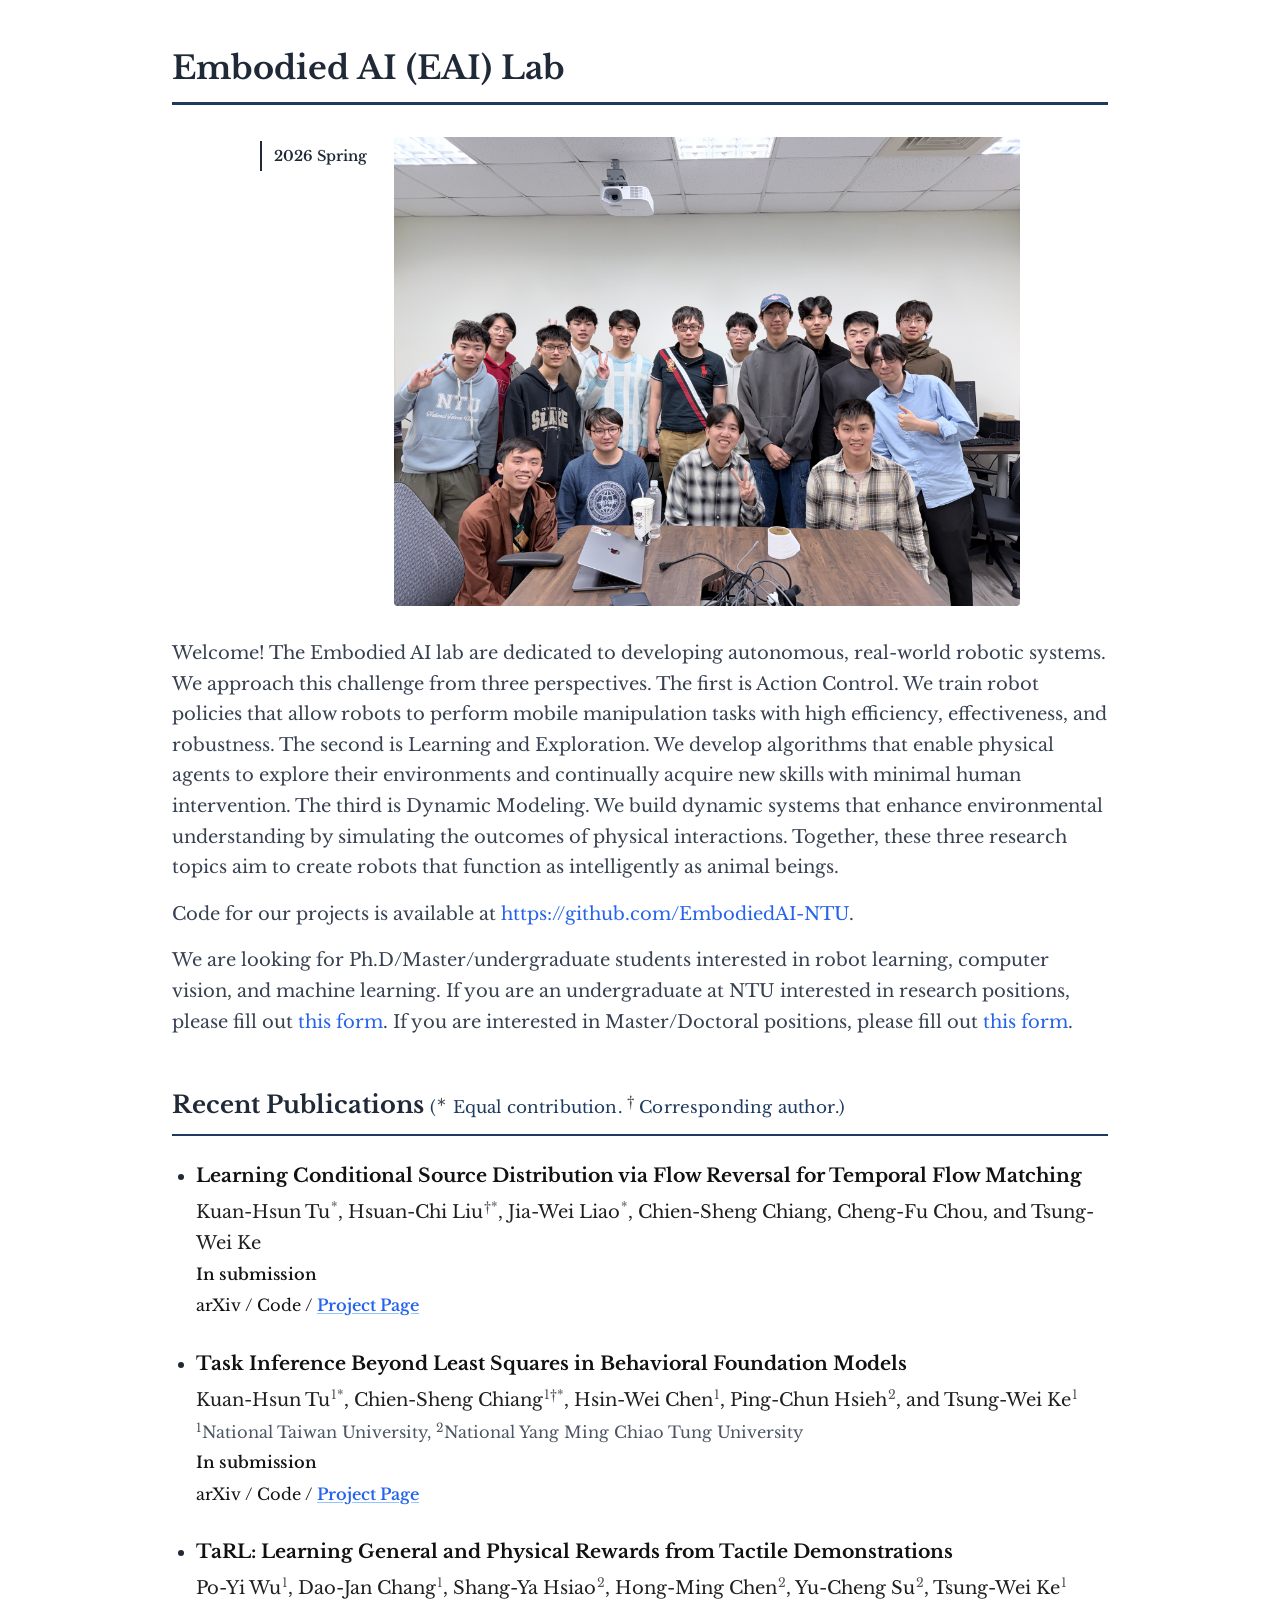
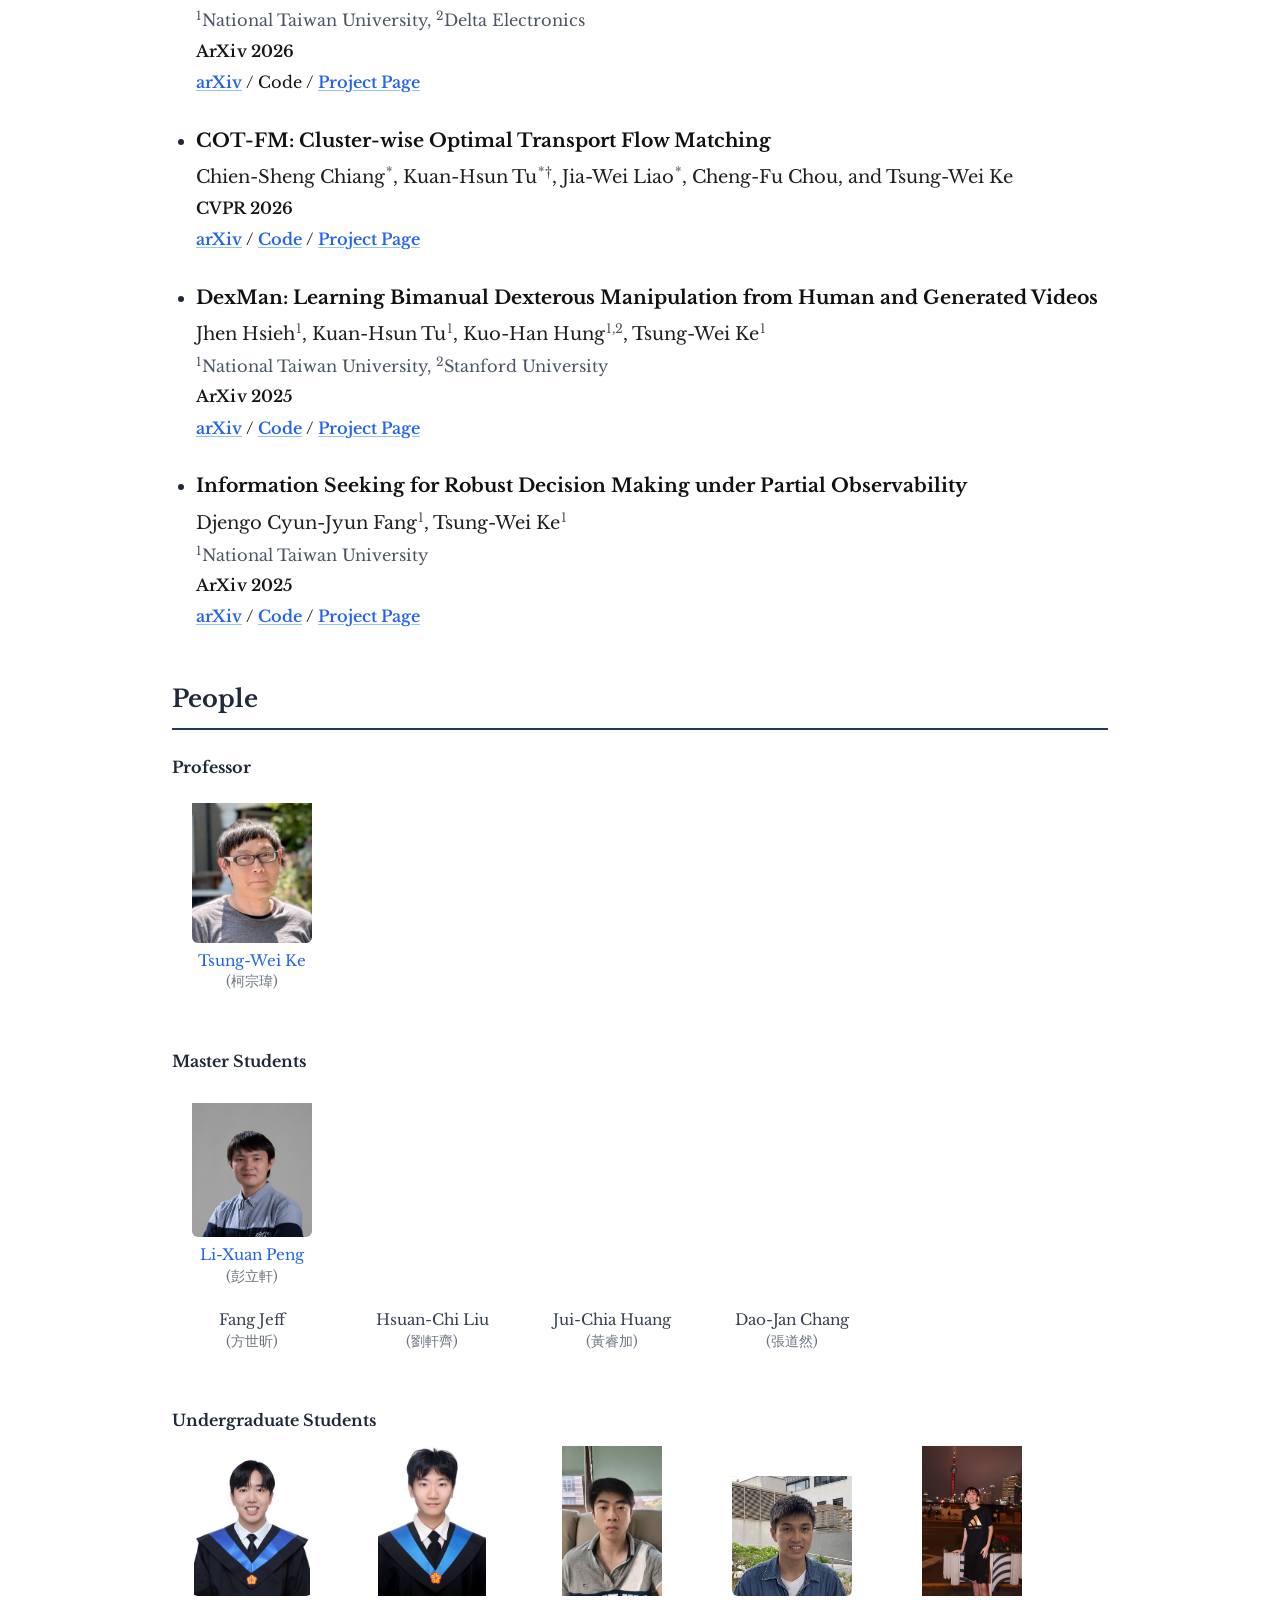
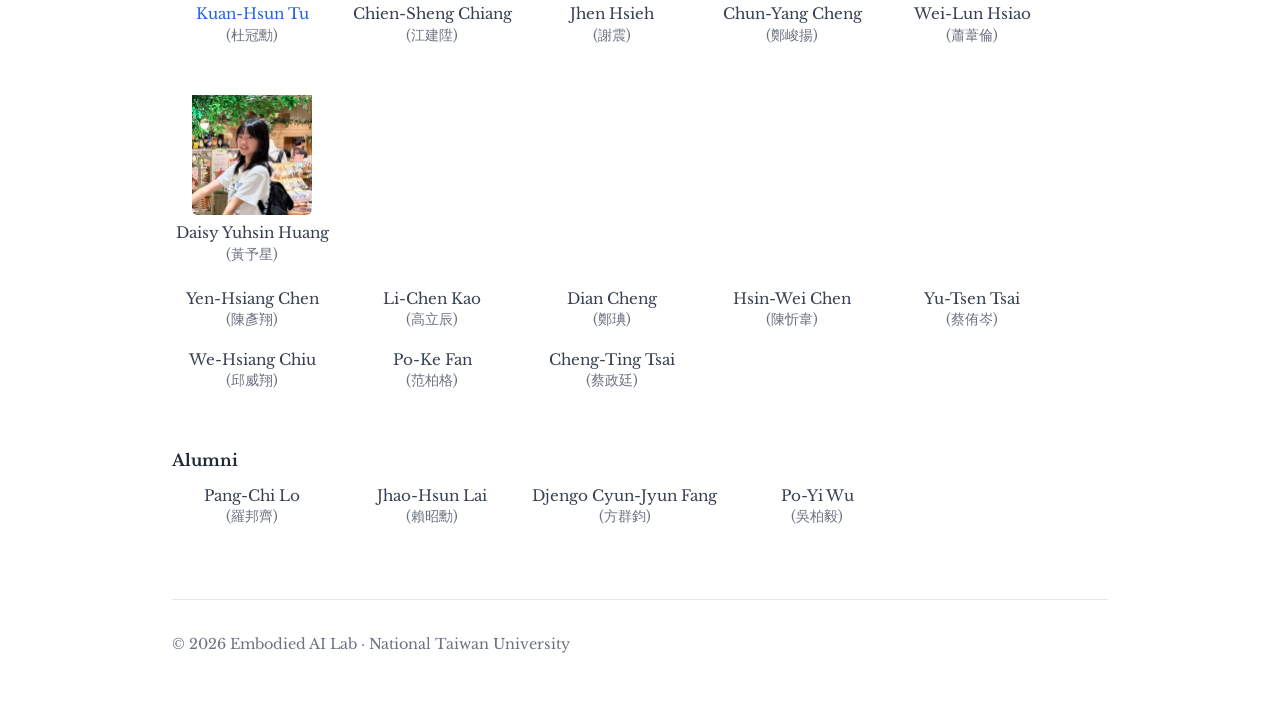
==== index.html @ d9a8bb00 "Unify Chien-Sheng Chiang spelling, fix Dao-Jan Chang Co-Authored-By: Claude Fable 5.1 <noreply@anthr" ====
<!DOCTYPE html>
<html lang="en">
<head>
  <meta charset="UTF-8">
  <meta name="viewport" content="width=device-width, initial-scale=1.0">
  <title>Embodied AI (EAI) Lab</title>
  <base target="_blank">
  <link href="https://fonts.googleapis.com/css2?family=Libre+Baskerville:wght@400;700&family=Source+Sans+3:wght@400;500;600&display=swap" rel="stylesheet">
  <style>
    :root {
      --pub-link-color: #2563eb;
      --pub-link-underline: #93c5fd;
      --pub-sup-color: #52525b;
    }

    * {
      margin: 0;
      padding: 0;
      box-sizing: border-box;
    }
    
    body {
      font-family: 'Libre Baskerville', Georgia, serif;
      color: #1f2937;
      line-height: 1.7;
      background: #fff;
      font-size: 18px;
    }
    
    h1, h2 {
      font-family: 'Libre Baskerville', Georgia, serif;
      font-weight: 700;
    }
    
    a {
      text-decoration: none;
      color: #2563eb;
    }
    
    a:hover {
      text-decoration: underline;
    }
    
    .container {
      max-width: 1000px;
      margin: 0 auto;
      padding: 3rem 2rem;
    }
    
    @media (max-width: 768px) {
      .container {
        padding: 2rem 1.25rem;
      }
      body {
        font-size: 16px;
      }
    }
    
    /* Header */
    .header {
      margin-bottom: 2rem;
    }
    
    .header h1 {
      font-size: 2rem;
      color: #1f2937;
      margin-bottom: 0.75rem;
      line-height: 1.3;
    }
    
    @media (max-width: 768px) {
      .header h1 {
        font-size: 1.5rem;
      }
    }
    
    .header-line {
      height: 3px;
      background: #1e3a5f;
    }
    
    /* Description */
    .description {
      margin-bottom: 3rem;
      color: #374151;
    }
    
    .description p {
      margin-bottom: 1rem;
    }
    
    /* Section */
    section {
      margin-bottom: 3rem;
    }
    
    section h2 {
      font-size: 1.5rem;
      color: #1f2937;
      margin-bottom: 0.5rem;
    }

    @media (max-width: 768px) {
      section h2 {
        font-size: 1.25rem;
      }
    }
    
    .section-line {
      height: 2px;
      background: #1e3a5f;
      margin-bottom: 1.5rem;
    }

    .section-note {
      font-size: 0.7em;
      font-weight: 400;
      color: #1e3a5f;
      letter-spacing: 0.01em;
    }

    .section-note sup {
      font-size: 0.8em;
      vertical-align: super;
      line-height: 0;
      color: var(--pub-sup-color);
    }
    
    /* Publications */
    .publications ul {
      list-style: disc;
      padding-left: 1.5rem;
    }
    
    .publications li {
      margin-bottom: 1.75rem;
    }
    
    .pub-title {
      color: #111111;
      font-weight: 700;
      font-size: 1.05em;
      display: block;
      margin-bottom: 0.25rem;
    }
    
    .pub-authors {
      color: #1f1f1f;
      margin-bottom: 0.15rem;
    }

    .pub-authors strong {
      color: inherit;
      font-weight: inherit;
    }
    
    .pub-authors sup {
      font-size: 0.7em;
      margin-left: 1px;
      color: var(--pub-sup-color);
    }
    
    .pub-affiliations {
      font-size: 0.9em;
      color: #4b5563;
      margin-bottom: 0.15rem;
    }
    
    .pub-affiliations sup {
      font-size: 0.75em;
      margin-right: 1px;
      color: var(--pub-sup-color);
    }
    
    .pub-venue {
      font-size: 0.9em;
      color: #161616;
      font-weight: 600;
      letter-spacing: 0.01em;
      margin-bottom: 0.25rem;
    }
    
    .pub-links {
      font-size: 0.9em;
      color: #111111;
    }
    
    .pub-links a {
      color: var(--pub-link-color);
      font-weight: 600;
      text-decoration: underline;
      text-decoration-color: var(--pub-link-underline);
      text-underline-offset: 0.14em;
    }

    .pub-links a:hover {
      color: #000000;
      text-decoration-color: var(--pub-link-color);
    }
    
    .people-section {
      display: grid;
      gap: 2rem;
    }

    .people-group h3 {
      font-size: 1rem;
      font-weight: 700;
      color: #1f2937;
      margin-bottom: 0.75rem;
    }

    .people-list {
      list-style: none;
      padding: 0;
      display: grid;
      gap: 0.5rem;
    }

    .people-list li {
      color: #374151;
      font-size: 1rem;
    }

    .people-list a {
      color: #2563eb;
    }

    .people-list a:hover {
      color: #1d4ed8;
    }

    .people-cards {
      list-style: none;
      padding: 0;
      display: flex;
      flex-wrap: wrap;
      gap: 1.25rem 1.25rem;
      margin-bottom: 1.5rem;
    }

    .people-cards li {
      width: 160px;
      text-align: center;
      color: #374151;
      font-size: 0.95rem;
      line-height: 1.35;
      white-space: nowrap;
    }

    .people-cards.text-only {
      gap: 1.25rem 1.25rem;
    }

    .people-cards.text-only li {
      width: auto;
      min-width: 160px;
    }

    .people-cards .name-zh {
      color: #6b7280;
      font-size: 0.9rem;
    }

    .people-cards img {
      width: 120px;
      height: 150px;
      object-fit: contain;
      object-position: center bottom;
      border-radius: 6px;
      display: block;
      margin: 0 auto 0.5rem;
    }

    .people-cards a {
      color: #2563eb;
    }

    .people-cards a:hover {
      color: #1d4ed8;
    }
    
    .group-photos {
      display: flex;
      align-items: flex-start;
      gap: 1.5rem;
      max-width: 760px;
      margin: 0 auto 2rem;
    }

    .group-photo-tabs {
      flex: 0 0 110px;
      display: flex;
      flex-direction: column;
      gap: 0.4rem;
      padding-top: 0.25rem;
      font-size: 0.9rem;
    }

    .group-photo-tabs a {
      color: #6b7280;
      text-decoration: none;
      padding: 0.2rem 0 0.2rem 0.75rem;
      border-left: 2px solid #e5e7eb;
    }

    .group-photo-tabs a:hover {
      color: #1f2937;
    }

    .group-photo-tabs a.active {
      color: #1f2937;
      font-weight: 600;
      border-left-color: #1f2937;
    }

    .group-photos figure {
      flex: 1 1 auto;
      min-width: 0;
      margin: 0;
      display: none;
    }

    .group-photos figure.active {
      display: block;
    }

    .group-photos img {
      width: 100%;
      display: block;
      border-radius: 4px;
    }

    @media (max-width: 640px) {
      .group-photos {
        flex-direction: column;
      }
      .group-photo-tabs {
        flex: none;
        flex-direction: row;
        flex-wrap: wrap;
        gap: 0.75rem;
      }
      .group-photo-tabs a {
        padding: 0 0 2px;
        border-left: none;
        border-bottom: 2px solid transparent;
      }
      .group-photo-tabs a.active {
        border-bottom-color: #1f2937;
      }
    }

    /* Footer */
    footer {
      padding-top: 2rem;
      border-top: 1px solid #e5e7eb;
      font-size: 0.9rem;
      color: #6b7280;
    }
  </style>
</head>
<body>
  <div class="container">
    <!-- Header -->
    <div class="header">
      <h1>Embodied AI (EAI) Lab</h1>
      <div class="header-line"></div>
    </div>
    
    <div class="group-photos">
      <nav class="group-photo-tabs"></nav>
      <figure class="active" data-label="2026 Spring">
        <img src="assets/group_photo/group_photo_2026_spring.jpg" alt="EAI Lab group photo, 2026 Spring">
      </figure>
    </div>
    <script>
      (function () {
        const figures = Array.from(document.querySelectorAll('.group-photos figure'));
        const nav = document.querySelector('.group-photo-tabs');
        figures.forEach((fig, i) => {
          const a = document.createElement('a');
          a.href = '#';
          a.textContent = fig.dataset.label;
          if (fig.classList.contains('active')) a.classList.add('active');
          a.addEventListener('click', (e) => {
            e.preventDefault();
            figures.forEach((f) => f.classList.remove('active'));
            nav.querySelectorAll('a').forEach((t) => t.classList.remove('active'));
            fig.classList.add('active');
            a.classList.add('active');
          });
          nav.appendChild(a);
        });
      })();
    </script>
    
    <!-- Description -->
    <div class="description">
      <p>
        Welcome! The Embodied AI lab are dedicated to developing autonomous, real-world robotic systems. We approach this challenge from three perspectives.  The first is Action Control.  We train robot policies that allow robots to perform mobile manipulation tasks with high efficiency, effectiveness, and robustness.  The second is Learning and Exploration.  We develop algorithms that enable physical agents to explore their environments and continually acquire new skills with minimal human intervention.  The third is Dynamic Modeling.  We build dynamic systems that enhance environmental understanding by simulating the outcomes of physical interactions.  Together, these three research topics aim to create robots that function as intelligently as animal beings.
      </p>
      <p>
        Code for our projects is available at <a href="https://github.com/EmbodiedAI-NTU">https://github.com/EmbodiedAI-NTU</a>.
      </p>
      <p>
        We are looking for Ph.D/Master/undergraduate students interested in robot learning, computer vision, and machine learning. If you are an undergraduate at NTU interested in research positions, please fill out <a href="https://forms.gle/W7rSPF9cM3C5jaZV8">this form</a>. If you are interested in Master/Doctoral positions, please fill out <a href="https://forms.gle/JxzbmXpEAPqp6jkf8">this form</a>.
      </p>

    </div>
    
    <!-- Recent Publications -->
    <section class="publications">
      <h2>Recent Publications <span class="section-note">(<sup>&lowast;</sup> Equal contribution. <sup>&dagger;</sup> Corresponding author.)</span></h2>
      <div class="section-line"></div>
      <ul>
        <li>
          <span class="pub-title">Learning Conditional Source Distribution via Flow Reversal for Temporal Flow Matching</span>
          <div class="pub-authors">
            <strong>Kuan-Hsun Tu</strong><sup>*</sup>, Hsuan-Chi Liu<sup>&dagger;*</sup>, Jia-Wei Liao<sup>*</sup>, Chien-Sheng Chiang, Cheng-Fu Chou, and Tsung-Wei Ke
          </div>
          <div class="pub-venue">In submission</div>
          <div class="pub-links">arXiv / Code / <a href="https://embodiedai-ntu.github.io/cnpflow/index.html">Project Page</a></div>
        </li>
        <li>
          <span class="pub-title">Task Inference Beyond Least Squares in Behavioral Foundation Models</span>
          <div class="pub-authors">
            <strong>Kuan-Hsun Tu</strong><sup>1*</sup>, Chien-Sheng Chiang<sup>1&dagger;*</sup>, Hsin-Wei Chen<sup>1</sup>, Ping-Chun Hsieh<sup>2</sup>, and Tsung-Wei Ke<sup>1</sup>
          </div>
          <div class="pub-affiliations">
            <sup>1</sup>National Taiwan University, <sup>2</sup>National Yang Ming Chiao Tung University
          </div>
          <div class="pub-venue">In submission</div>
          <div class="pub-links">arXiv / Code / <a href="https://embodiedai-ntu.github.io/BLS/index.html">Project Page</a></div>
        </li>
        <li>
          <span class="pub-title">TaRL: Learning General and Physical Rewards from Tactile Demonstrations</span>
          <div class="pub-authors">
            Po-Yi Wu<sup>1</sup>, Dao-Jan Chang<sup>1</sup>, Shang-Ya Hsiao<sup>2</sup>, Hong-Ming Chen<sup>2</sup>, Yu-Cheng Su<sup>2</sup>, Tsung-Wei Ke<sup>1</sup>
          </div>
          <div class="pub-affiliations">
            <sup>1</sup>National Taiwan University, <sup>2</sup>Delta Electronics
          </div>
          <div class="pub-venue">ArXiv 2026</div>
          <div class="pub-links">
            <a href="https://arxiv.org/abs/2609.36785">arXiv</a> / Code / <a href="https://embodiedai-ntu.github.io/tarl/index.html">Project Page</a>
          </div>
        </li>
        <li>
          <span class="pub-title">COT-FM: Cluster-wise Optimal Transport Flow Matching</span>
          <div class="pub-authors">
            Chien-Sheng Chiang<sup>*</sup>, <strong>Kuan-Hsun Tu</strong><sup>*&dagger;</sup>, Jia-Wei Liao<sup>*</sup>, Cheng-Fu Chou, and Tsung-Wei Ke
          </div>
          <div class="pub-venue">CVPR 2026</div>
          <div class="pub-links">
            <a href="https://arxiv.org/abs/2603.13395v1">arXiv</a> / <a href="https://github.com/EmbodiedAI-NTU/COT-FM">Code</a> / <a href="https://embodiedai-ntu.github.io/cotfm/index.html">Project Page</a>
          </div>
        </li>
        <!-- <li>
          <span class="pub-title">CRONOS: Benchmarking Multi-Task Robotic Manipulation for Reset-Free Reinforcement Learning At Scale</span>
          <div class="pub-authors">
            Po Yi Wu<sup>*</sup>, Djengo Cyun-Jyun Fang<sup>*</sup>, Dian Cheng<sup>*</sup>, Tsung-Wei Ke
          </div>
          <div class="pub-venue">In submission</div>
          <div class="pub-links">arXiv / Code / <a href="https://embodiedai-ntu.github.io/cronos/index.html">Project Page</a></div>
        </li> -->
        <li>
          <span class="pub-title">DexMan: Learning Bimanual Dexterous Manipulation from Human and Generated Videos</span>
          <div class="pub-authors">
            Jhen Hsieh<sup>1</sup>, Kuan-Hsun Tu<sup>1</sup>, Kuo-Han Hung<sup>1,2</sup>, Tsung-Wei Ke<sup>1</sup>
          </div>
          <div class="pub-affiliations">
            <sup>1</sup>National Taiwan University, <sup>2</sup>Stanford University
          </div>
          <div class="pub-venue">ArXiv 2025</div>
          <div class="pub-links">
            <a href="https://arxiv.org/abs/2510.08475">arXiv</a> / <a href="https://github.com/EmbodiedAI-NTU/DexMan">Code</a> / <a href="https://embodiedai-ntu.github.io/dexman/index.html">Project Page</a>
          </div>
        </li>
        <li>
          <span class="pub-title">Information Seeking for Robust Decision Making under Partial Observability</span>
          <div class="pub-authors">
            Djengo Cyun-Jyun Fang<sup>1</sup>, Tsung-Wei Ke<sup>1</sup>
          </div>
          <div class="pub-affiliations">
            <sup>1</sup>National Taiwan University
          </div>
          <div class="pub-venue">ArXiv 2025</div>
          <div class="pub-links">
            <a href="https://arxiv.org/abs/2510.01531">arXiv</a> / <a href="https://github.com/InfoSeekerLLM/InfoSeeker">Code</a> / <a href="https://infoseekerllm.github.io/">Project Page</a>
          </div>
        </li>
      </ul>
    </section>
    
    <section>
      <h2>People</h2>
      <div class="section-line"></div>
      <div class="people-section">
        <div class="people-group">
          <h3>Professor</h3>
          <ul class="people-cards">
            <li><a href="https://twke18.github.io/"><img src="assets/people/tsung_wei_ke.jpg" alt="Tsung-Wei Ke">Tsung-Wei Ke<br><span class="name-zh">(柯宗瑋)</span></a></li>
          </ul>
        </div>
        <div class="people-group">
          <h3>Master Students</h3>
          <ul class="people-cards">
            <li><a href="https://alexpeng517.github.io/"><img src="assets/people/li_xuan_peng.jpg" alt="Li-Xuan Peng">Li-Xuan Peng<br><span class="name-zh">(彭立軒)</span></a></li>
          </ul>
          <ul class="people-cards text-only">
            <li>Fang Jeff<br><span class="name-zh">(方世昕)</span></li>
            <li>Hsuan-Chi Liu<br><span class="name-zh">(劉軒齊)</span></li>
            <li>Jui-Chia Huang<br><span class="name-zh">(黃睿加)</span></li>
            <li>Dao-Jan Chang<br><span class="name-zh">(張道然)</span></li>
          </ul>
        </div>
        <div class="people-group">
          <h3>Undergraduate Students</h3>
          <ul class="people-cards">
            <li><a href="https://syun413.github.io/"><img src="assets/people/kuan_hsun_tu.jpg" alt="Kuan-Hsun Tu">Kuan-Hsun Tu<br><span class="name-zh">(杜冠勳)</span></a></li>
            <li><img src="assets/people/chien_sheng_chiang.jpg" alt="Chien-Sheng Chiang">Chien-Sheng Chiang<br><span class="name-zh">(江建陞)</span></li>
            <li><img src="assets/people/jhen_hsieh.jpg" alt="Jhen Hsieh">Jhen Hsieh<br><span class="name-zh">(謝震)</span></li>
            <li><img src="assets/people/chun_yang_cheng.jpg" alt="Chun-Yang Cheng">Chun-Yang Cheng<br><span class="name-zh">(鄭峻揚)</span></li>
            <li><img src="assets/people/wei_lun_hsiao.jpg" alt="Wei-Lun Hsiao">Wei-Lun Hsiao<br><span class="name-zh">(蕭葦倫)</span></li>
            <li><img src="assets/people/daisy_yuhsin_huang.jpg" alt="Daisy Yuhsin Huang">Daisy Yuhsin Huang<br><span class="name-zh">(黃予星)</span></li>
          </ul>
          <ul class="people-cards text-only">
            <li>Yen-Hsiang Chen<br><span class="name-zh">(陳彥翔)</span></li>
            <li>Li-Chen Kao<br><span class="name-zh">(高立辰)</span></li>
            <li>Dian Cheng<br><span class="name-zh">(鄭琠)</span></li>
            <li>Hsin-Wei Chen<br><span class="name-zh">(陳忻韋)</span></li>
            <li>Yu-Tsen Tsai<br><span class="name-zh">(蔡侑岑)</span></li>
            <li>We-Hsiang Chiu<br><span class="name-zh">(邱威翔)</span></li>
            <li>Po-Ke Fan<br><span class="name-zh">(范柏格)</span></li>
            <li>Cheng-Ting Tsai<br><span class="name-zh">(蔡政廷)</span></li>
          </ul>
        </div>
        <div class="people-group">
          <h3>Alumni</h3>
          <ul class="people-cards text-only">
            <li>Pang-Chi Lo<br><span class="name-zh">(羅邦齊)</span></li>
            <li>Jhao-Hsun Lai<br><span class="name-zh">(賴昭勳)</span></li>
            <li>Djengo Cyun-Jyun Fang<br><span class="name-zh">(方群鈞)</span></li>
            <li>Po-Yi Wu<br><span class="name-zh">(吳柏毅)</span></li>
          </ul>
        </div>
      </div>
    </section>
    
    <!-- Footer -->
    <footer>
      © 2026 Embodied AI Lab · National Taiwan University
    </footer>
  </div>
</body>
</html>
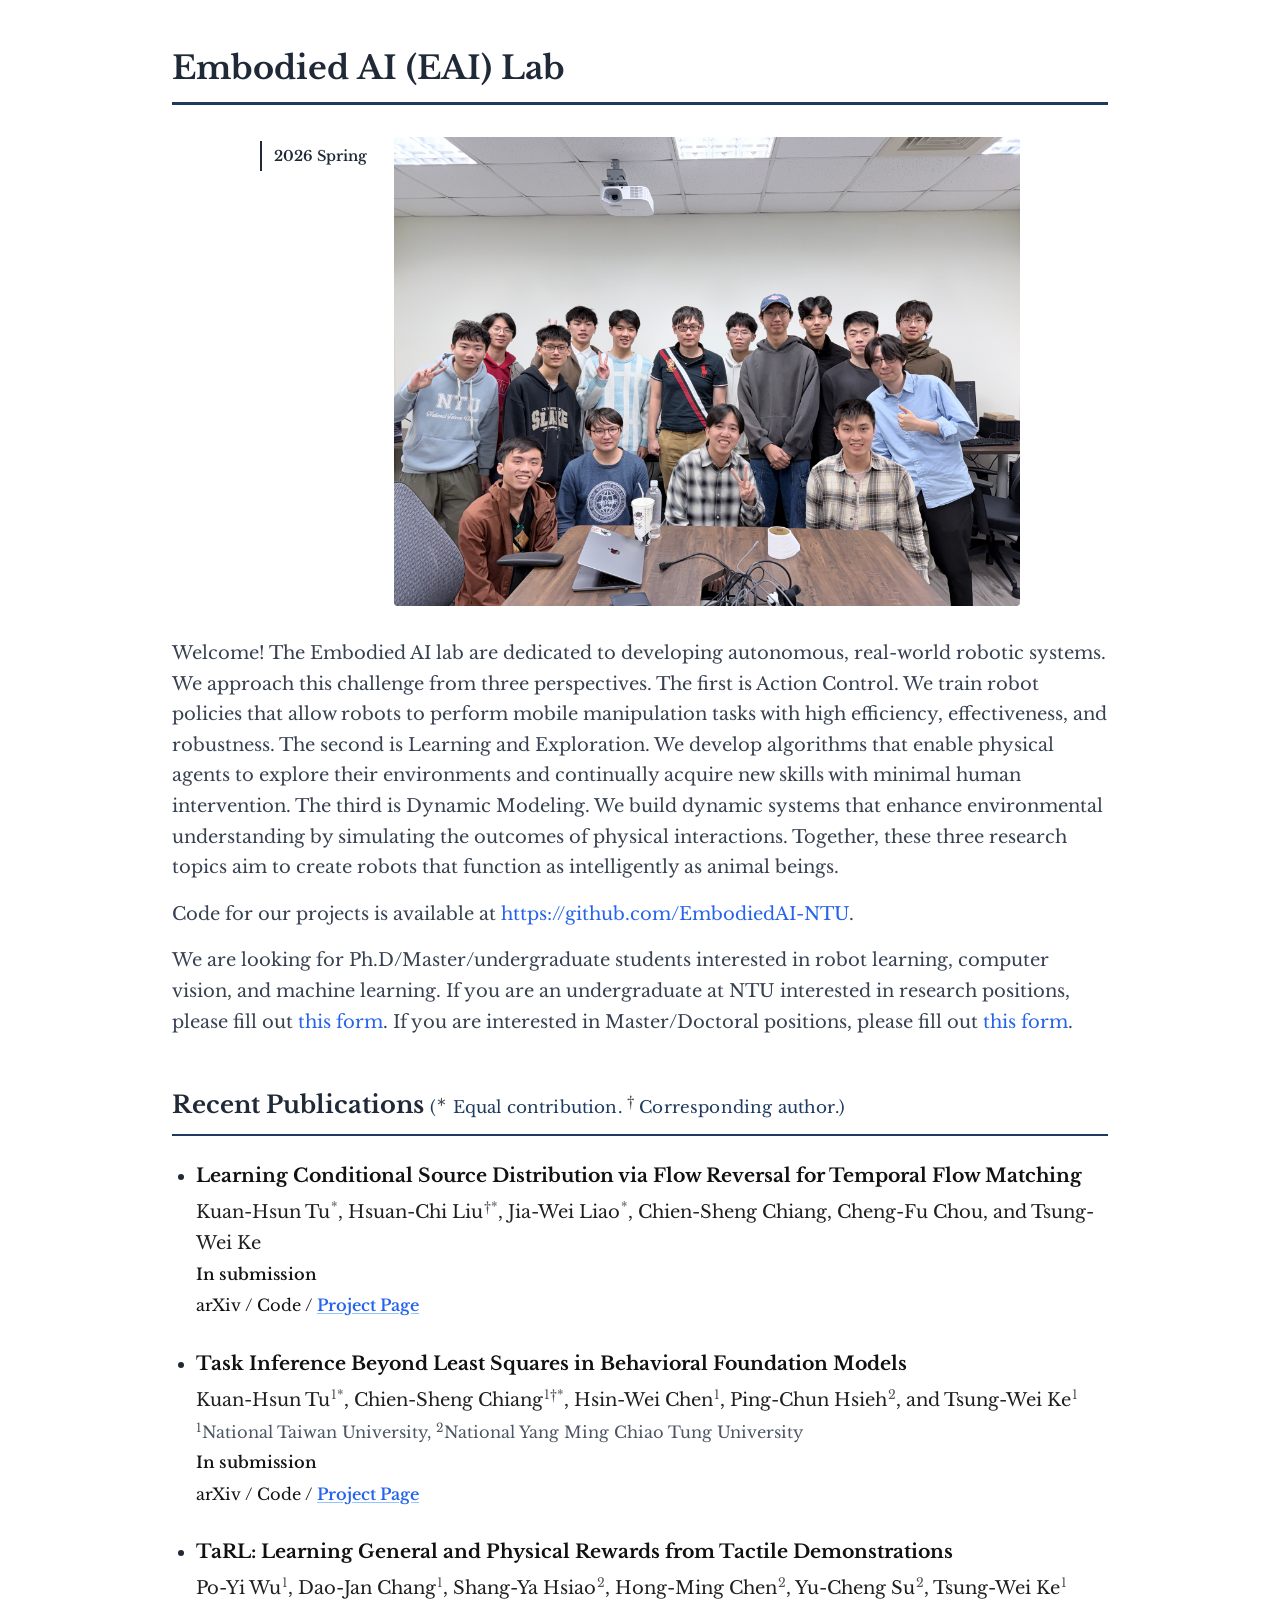
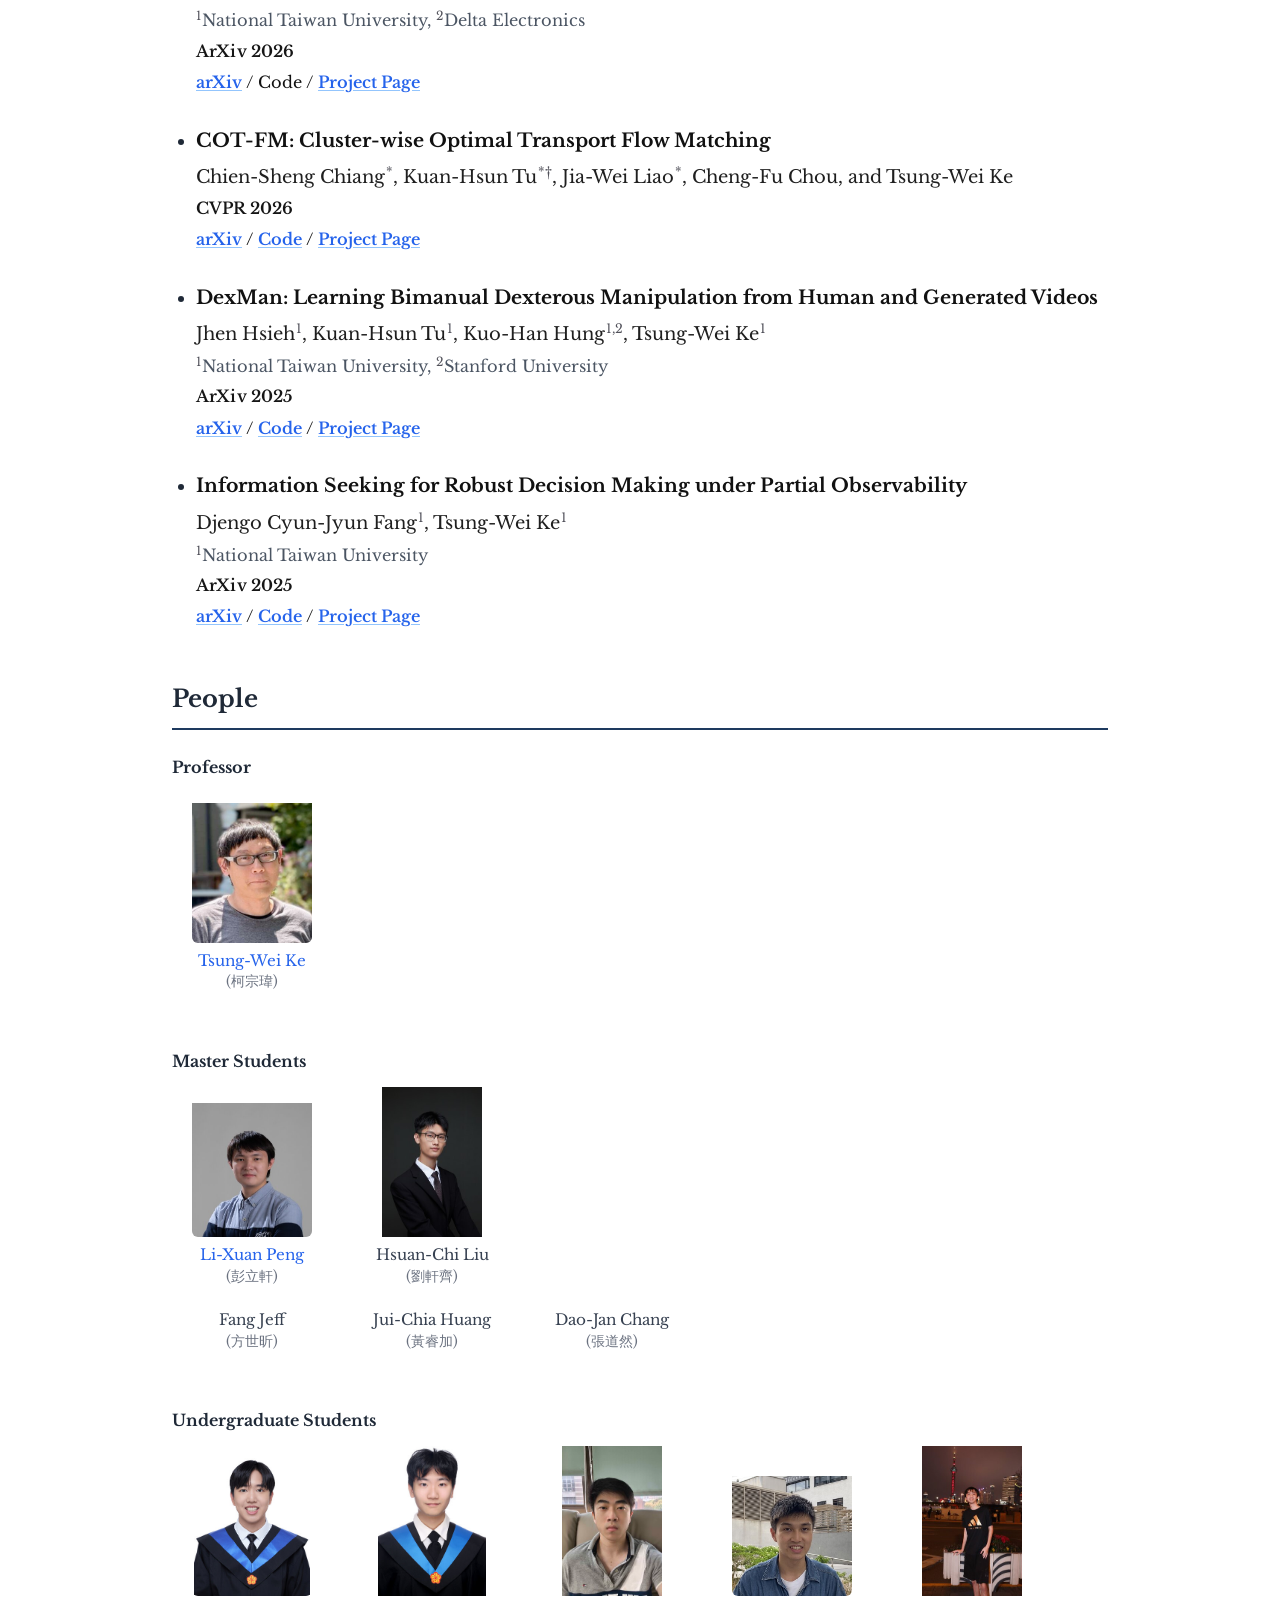
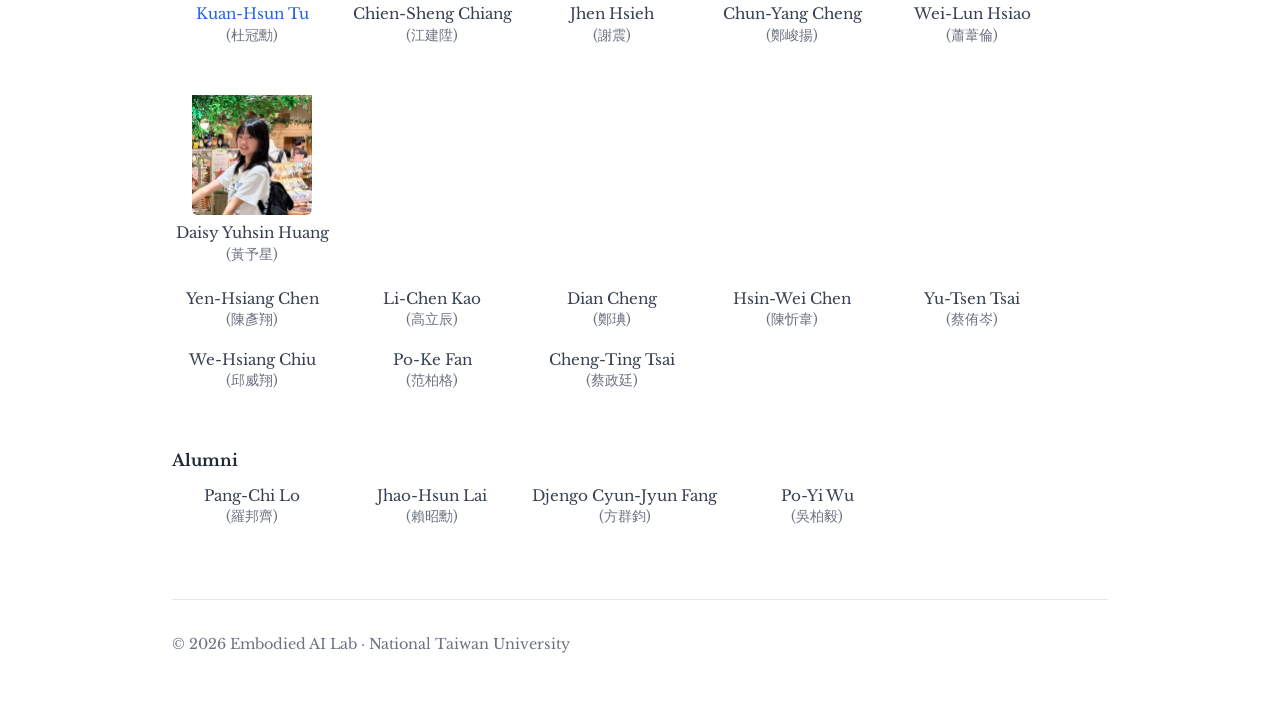
==== commit 08903e0e: "Add photo for Hsuan-Chi Liu Co-Authored-By: Claude Fable 5.1 <noreply@anthropic.com>" ====
--- a/index.html
+++ b/index.html
@@ -507,10 +507,10 @@
           <h3>Master Students</h3>
           <ul class="people-cards">
             <li><a href="https://alexpeng517.github.io/"><img src="assets/people/li_xuan_peng.jpg" alt="Li-Xuan Peng">Li-Xuan Peng<br><span class="name-zh">(彭立軒)</span></a></li>
+            <li><img src="assets/people/hsuan_chi_liu.jpg" alt="Hsuan-Chi Liu">Hsuan-Chi Liu<br><span class="name-zh">(劉軒齊)</span></li>
           </ul>
           <ul class="people-cards text-only">
             <li>Fang Jeff<br><span class="name-zh">(方世昕)</span></li>
-            <li>Hsuan-Chi Liu<br><span class="name-zh">(劉軒齊)</span></li>
             <li>Jui-Chia Huang<br><span class="name-zh">(黃睿加)</span></li>
             <li>Dao-Jan Chang<br><span class="name-zh">(張道然)</span></li>
           </ul>
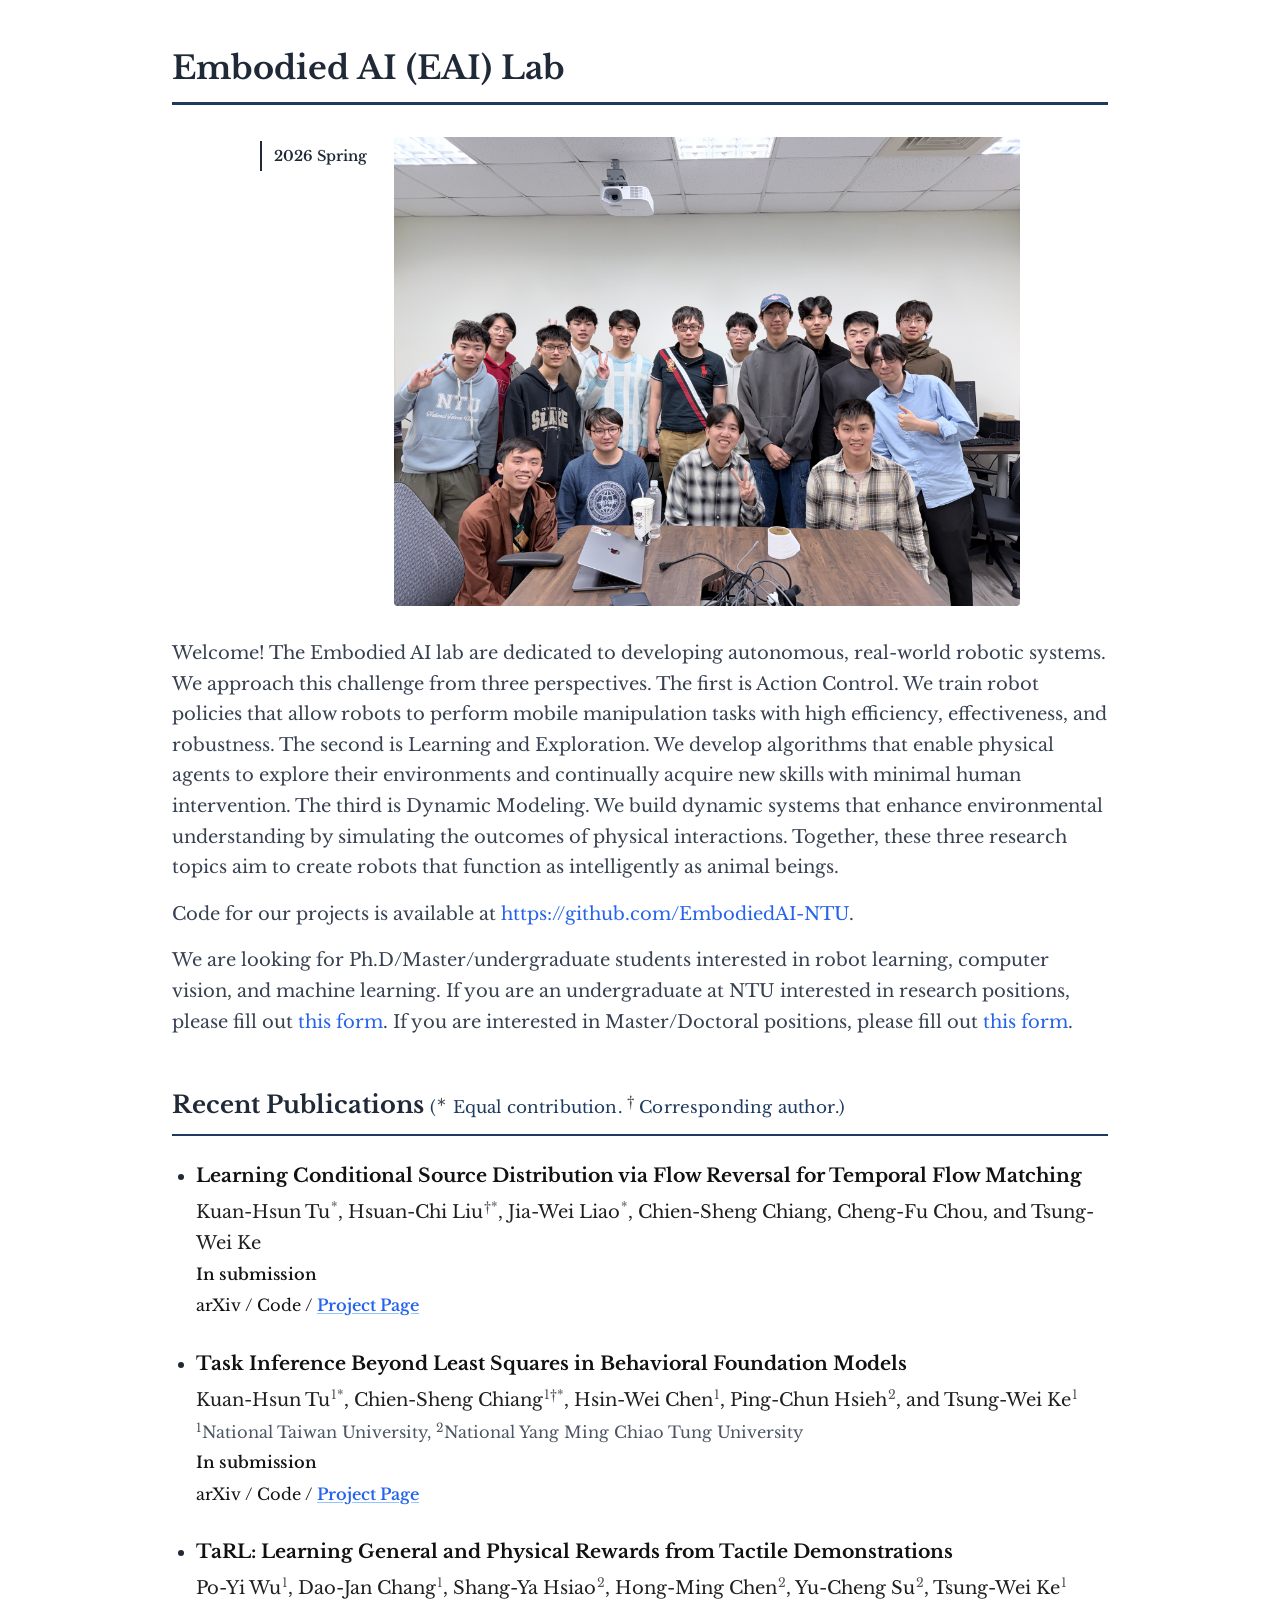
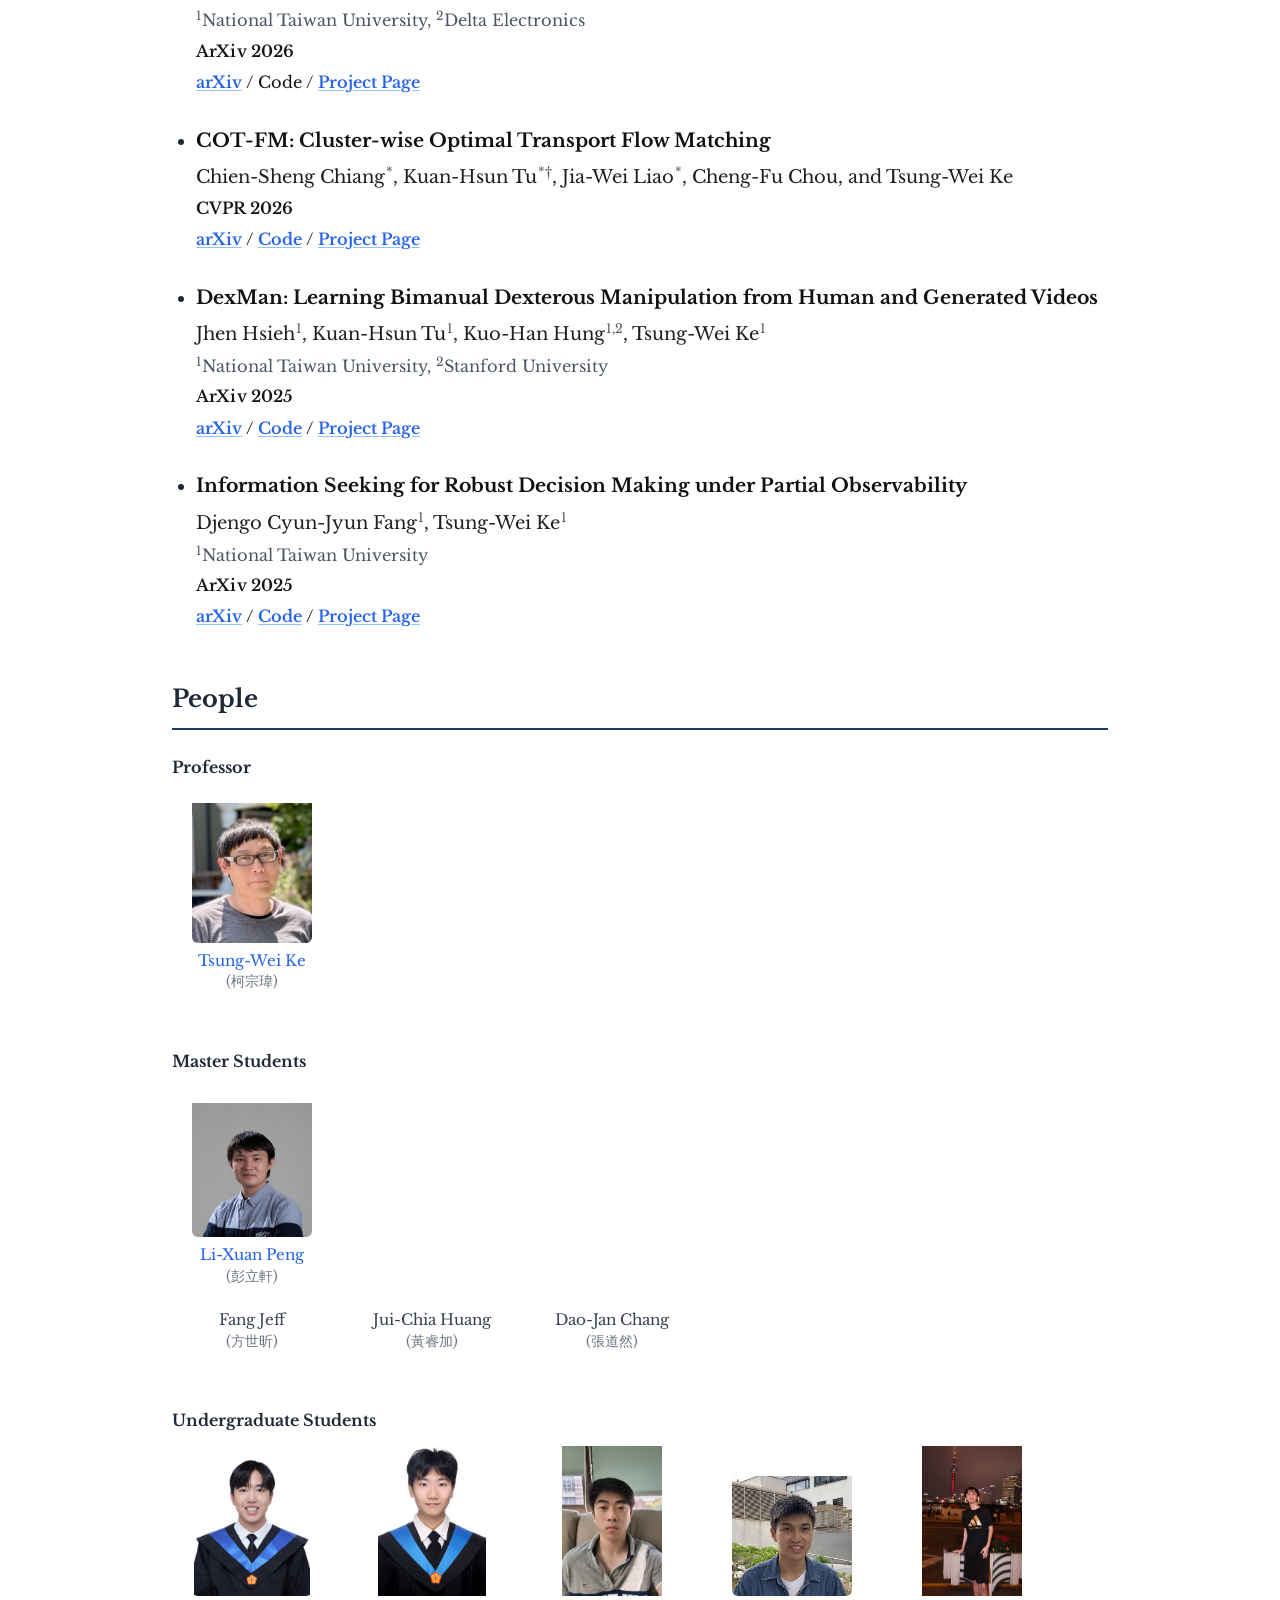
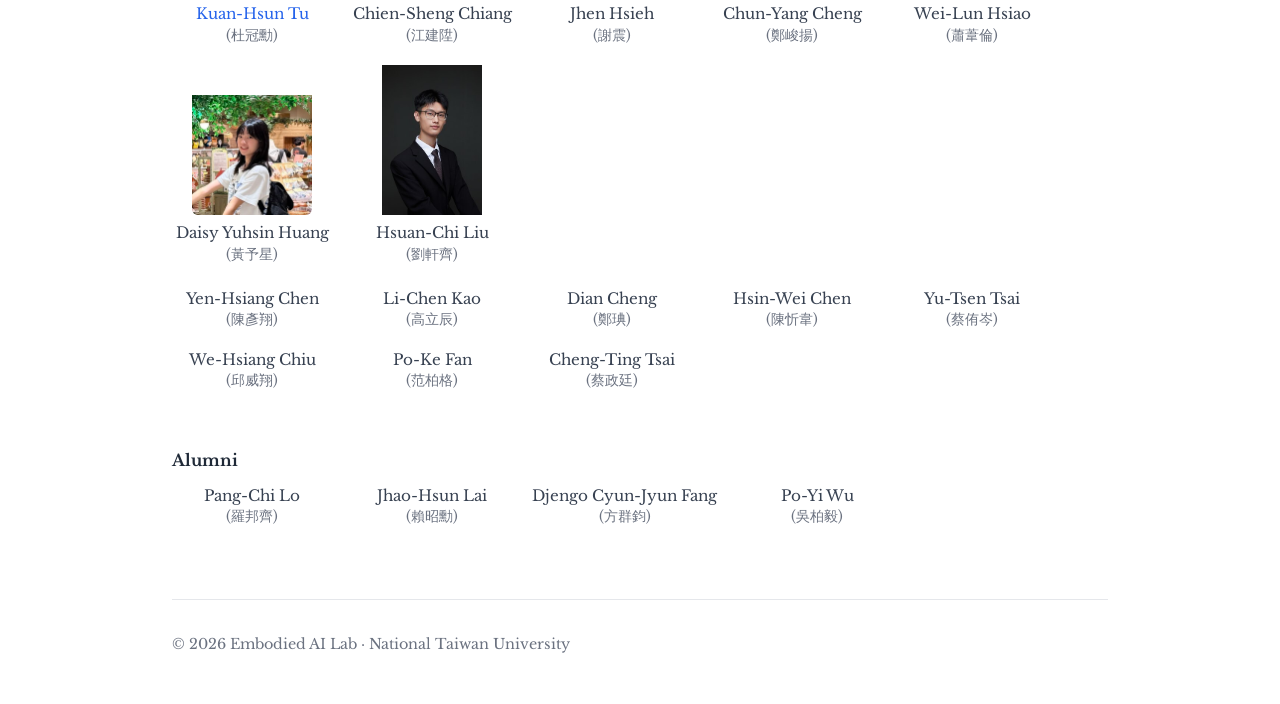
==== commit 2e44fada: "Move Hsuan-Chi Liu to Undergraduate Students Co-Authored-By: Claude Fable 5.1 <noreply@anthropic.com" ====
--- a/index.html
+++ b/index.html
@@ -507,7 +507,6 @@
           <h3>Master Students</h3>
           <ul class="people-cards">
             <li><a href="https://alexpeng517.github.io/"><img src="assets/people/li_xuan_peng.jpg" alt="Li-Xuan Peng">Li-Xuan Peng<br><span class="name-zh">(彭立軒)</span></a></li>
-            <li><img src="assets/people/hsuan_chi_liu.jpg" alt="Hsuan-Chi Liu">Hsuan-Chi Liu<br><span class="name-zh">(劉軒齊)</span></li>
           </ul>
           <ul class="people-cards text-only">
             <li>Fang Jeff<br><span class="name-zh">(方世昕)</span></li>
@@ -524,6 +523,7 @@
             <li><img src="assets/people/chun_yang_cheng.jpg" alt="Chun-Yang Cheng">Chun-Yang Cheng<br><span class="name-zh">(鄭峻揚)</span></li>
             <li><img src="assets/people/wei_lun_hsiao.jpg" alt="Wei-Lun Hsiao">Wei-Lun Hsiao<br><span class="name-zh">(蕭葦倫)</span></li>
             <li><img src="assets/people/daisy_yuhsin_huang.jpg" alt="Daisy Yuhsin Huang">Daisy Yuhsin Huang<br><span class="name-zh">(黃予星)</span></li>
+            <li><img src="assets/people/hsuan_chi_liu.jpg" alt="Hsuan-Chi Liu">Hsuan-Chi Liu<br><span class="name-zh">(劉軒齊)</span></li>
           </ul>
           <ul class="people-cards text-only">
             <li>Yen-Hsiang Chen<br><span class="name-zh">(陳彥翔)</span></li>
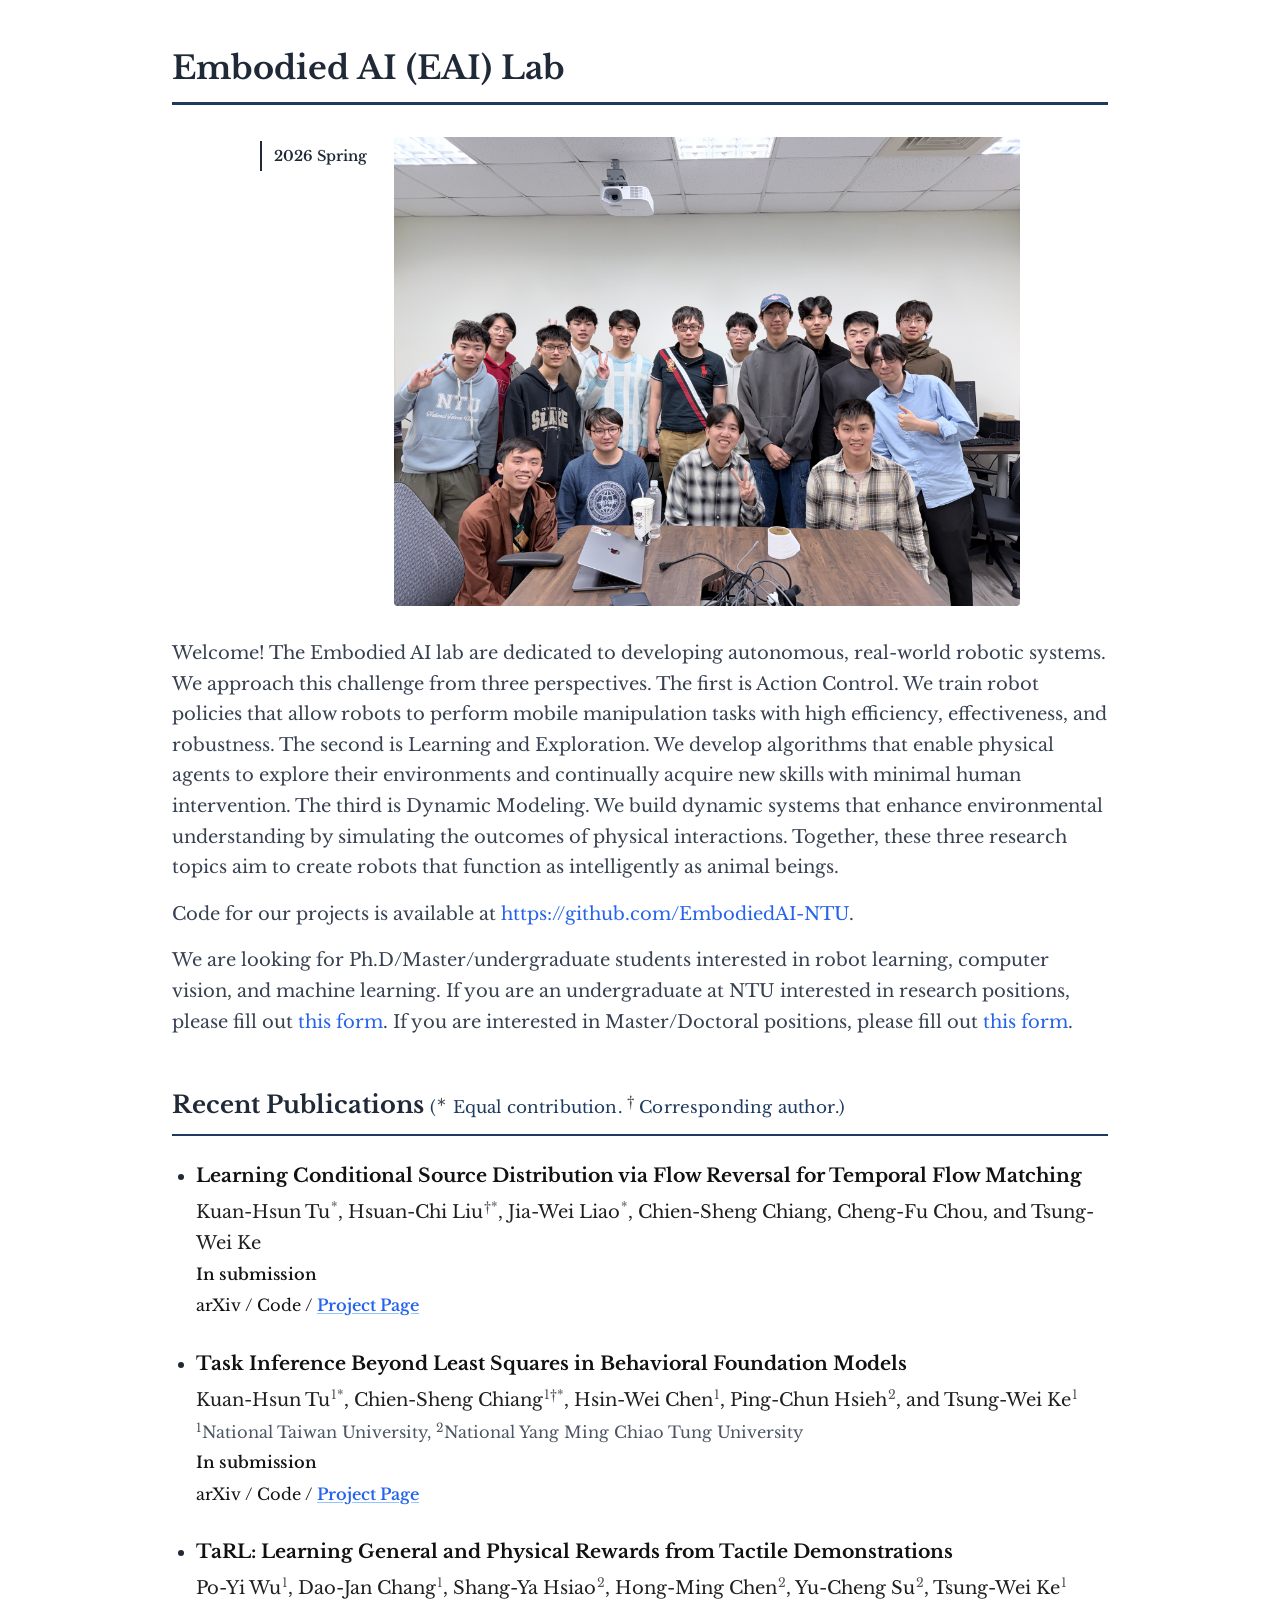
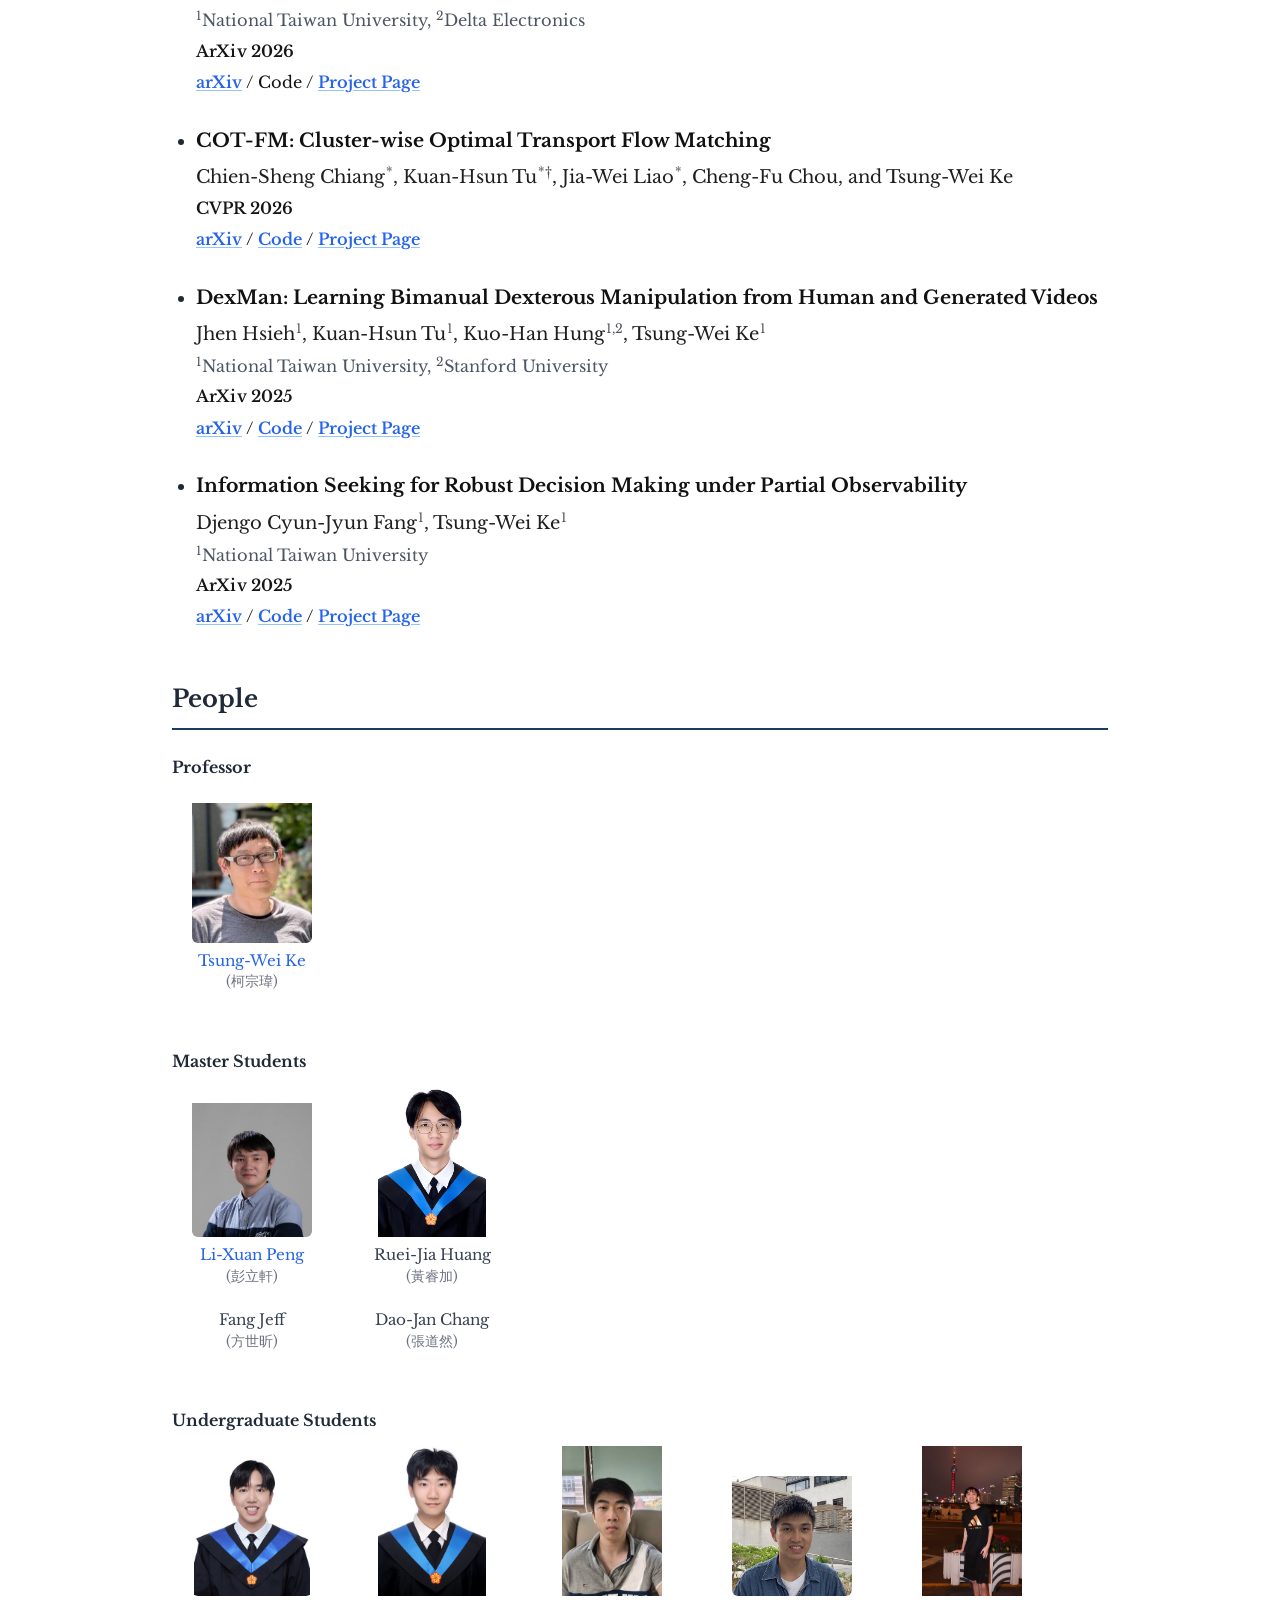
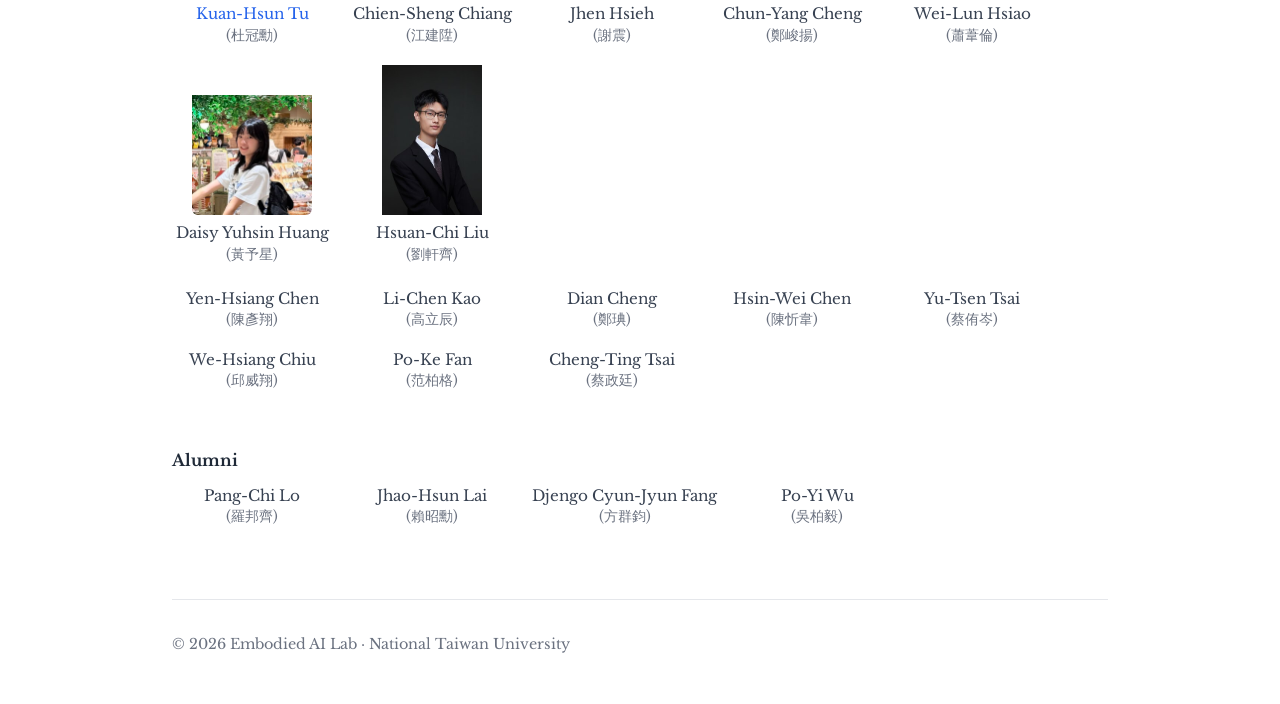
==== commit 682d6c88: "Add photo for Ruei-Jia Huang and fix name spelling Co-Authored-By: Claude Fable 5.1 <noreply@anthrop" ====
--- a/index.html
+++ b/index.html
@@ -507,10 +507,10 @@
           <h3>Master Students</h3>
           <ul class="people-cards">
             <li><a href="https://alexpeng517.github.io/"><img src="assets/people/li_xuan_peng.jpg" alt="Li-Xuan Peng">Li-Xuan Peng<br><span class="name-zh">(彭立軒)</span></a></li>
+            <li><img src="assets/people/ruei_jia_huang.jpg" alt="Ruei-Jia Huang">Ruei-Jia Huang<br><span class="name-zh">(黃睿加)</span></li>
           </ul>
           <ul class="people-cards text-only">
             <li>Fang Jeff<br><span class="name-zh">(方世昕)</span></li>
-            <li>Jui-Chia Huang<br><span class="name-zh">(黃睿加)</span></li>
             <li>Dao-Jan Chang<br><span class="name-zh">(張道然)</span></li>
           </ul>
         </div>
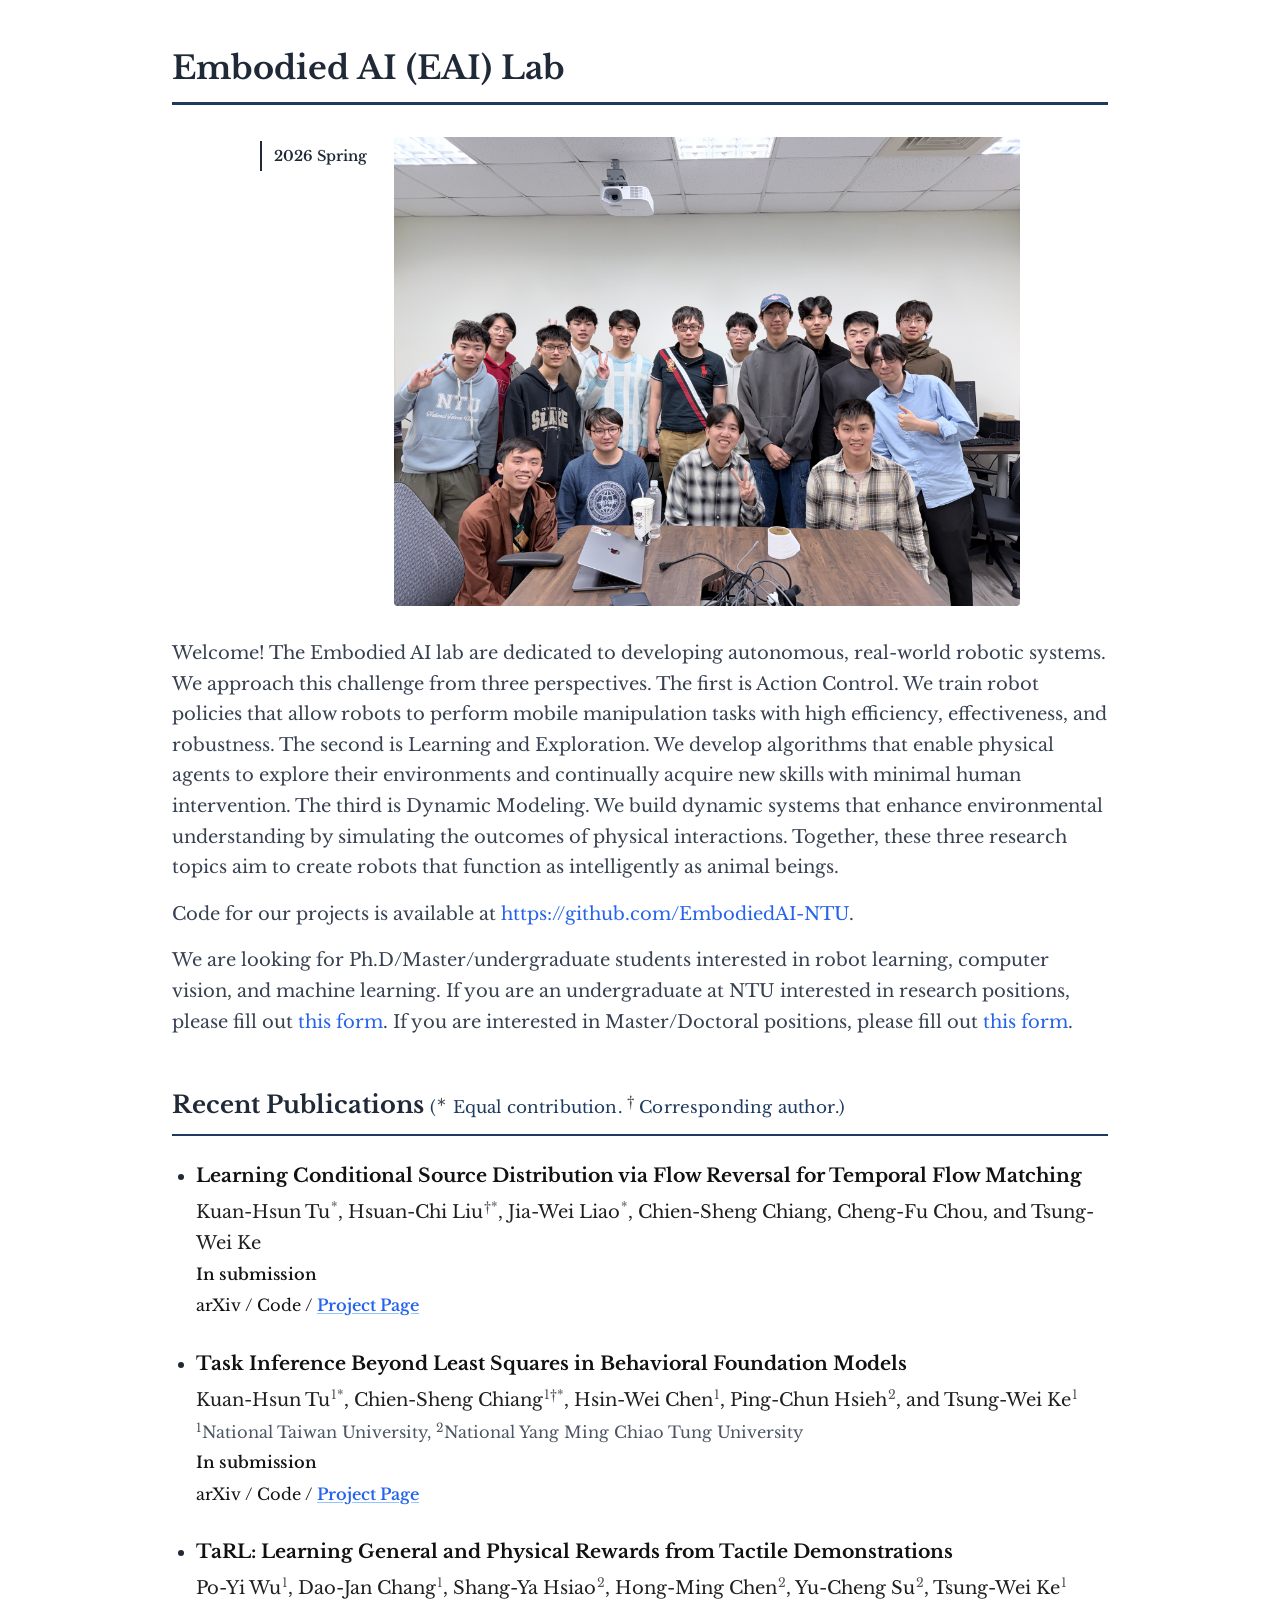
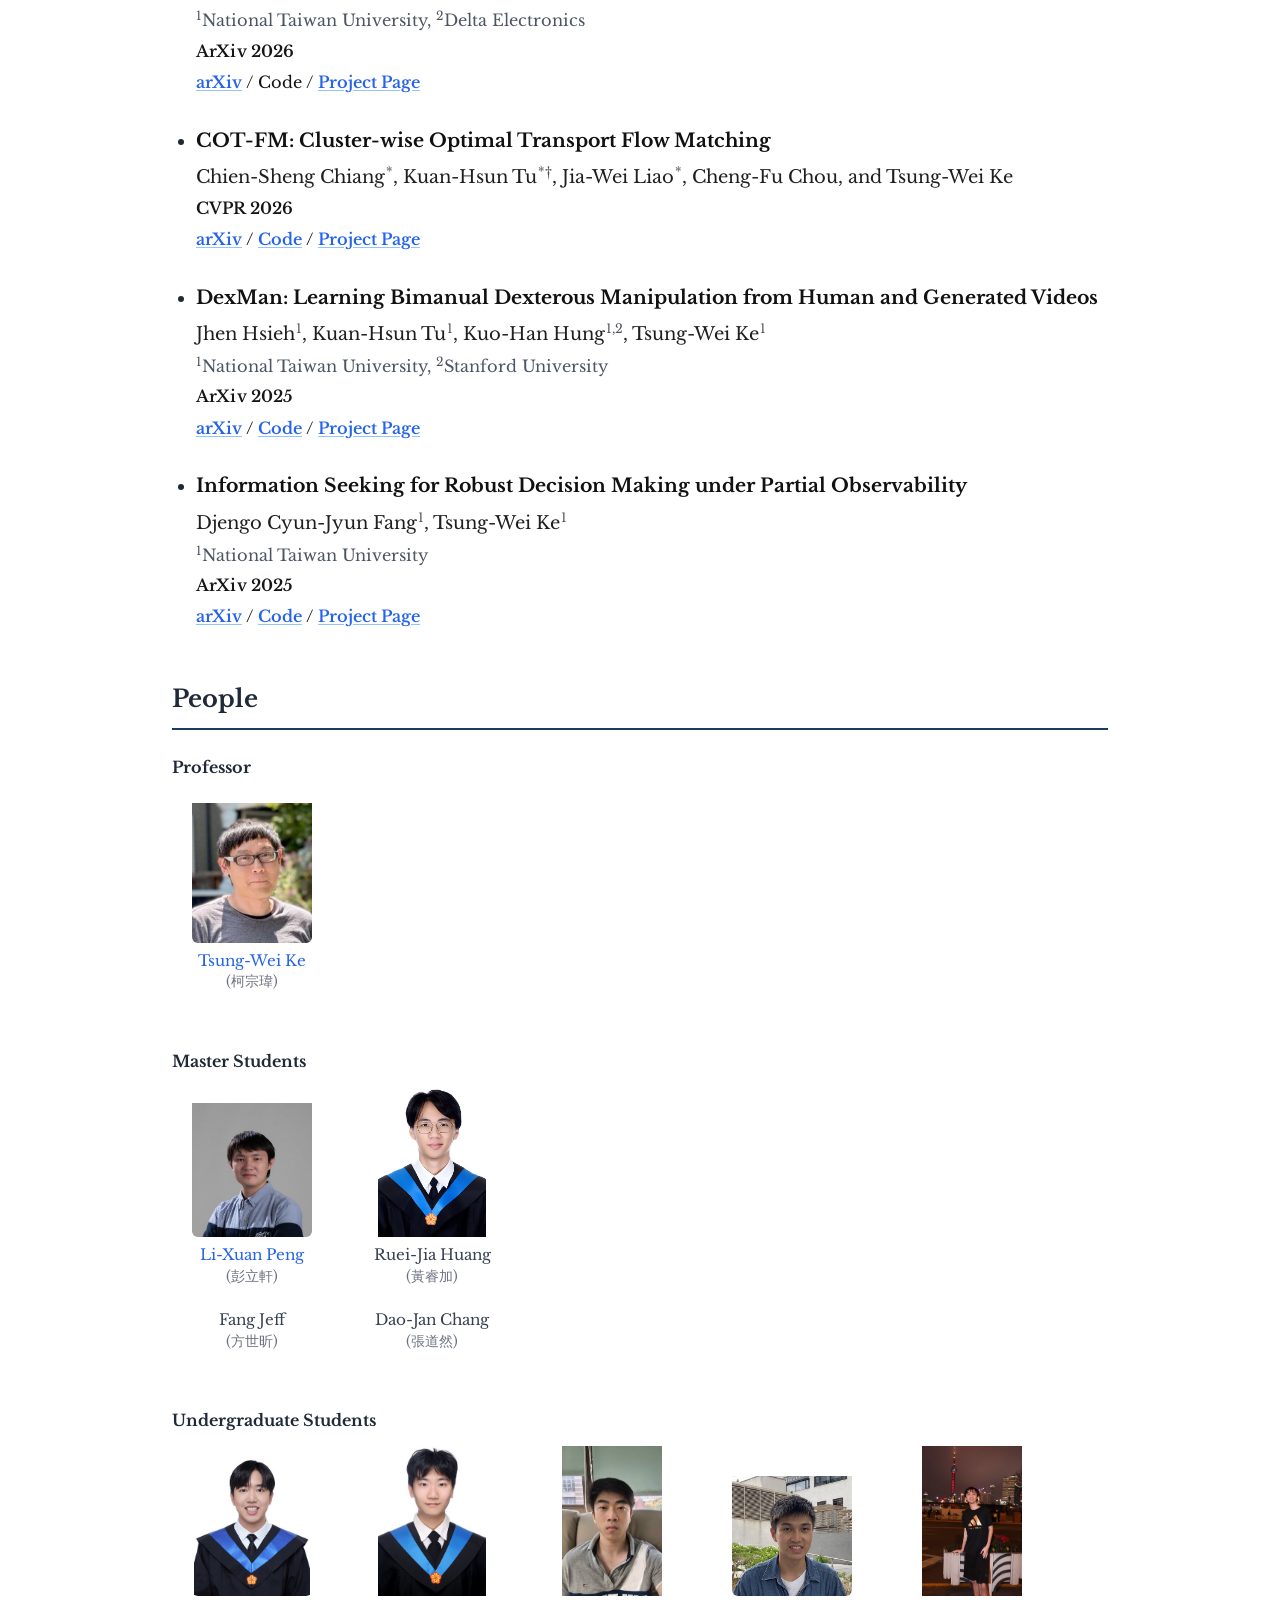
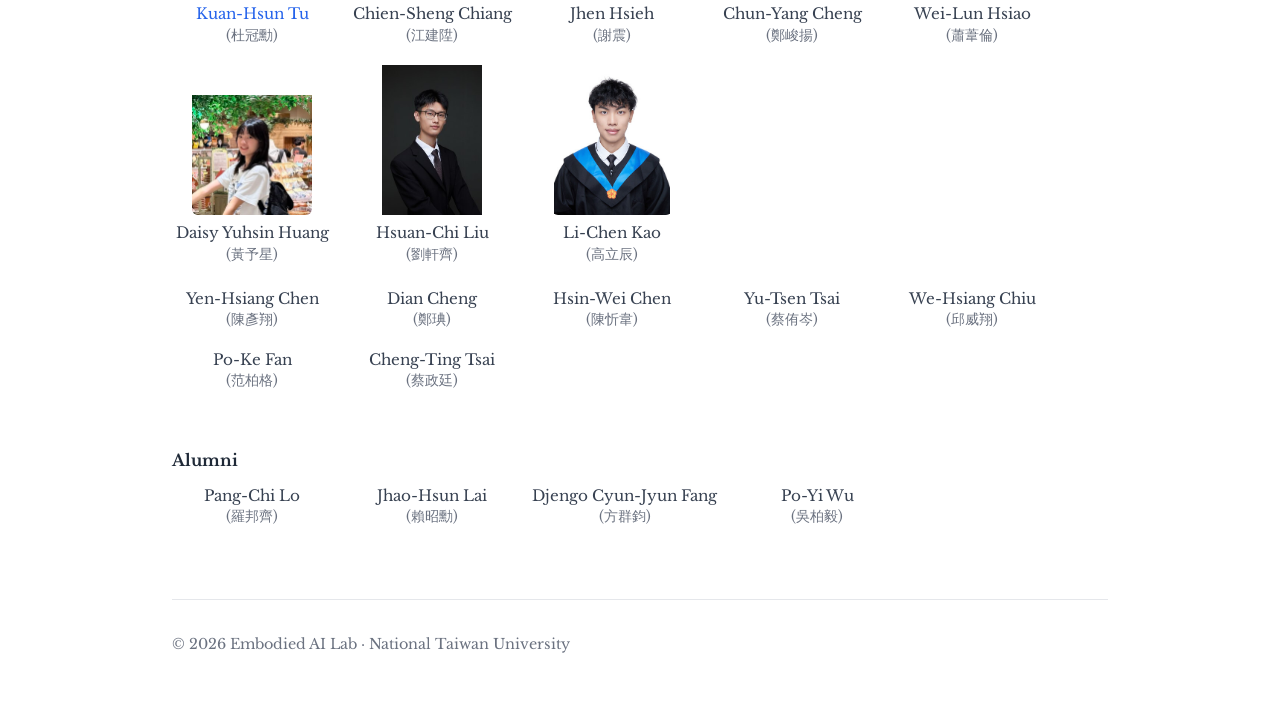
==== commit ec429b12: "Add photo for Li-Chen Kao Co-Authored-By: Claude Fable 5.1 <noreply@anthropic.com>" ====
--- a/index.html
+++ b/index.html
@@ -524,10 +524,10 @@
             <li><img src="assets/people/wei_lun_hsiao.jpg" alt="Wei-Lun Hsiao">Wei-Lun Hsiao<br><span class="name-zh">(蕭葦倫)</span></li>
             <li><img src="assets/people/daisy_yuhsin_huang.jpg" alt="Daisy Yuhsin Huang">Daisy Yuhsin Huang<br><span class="name-zh">(黃予星)</span></li>
             <li><img src="assets/people/hsuan_chi_liu.jpg" alt="Hsuan-Chi Liu">Hsuan-Chi Liu<br><span class="name-zh">(劉軒齊)</span></li>
+            <li><img src="assets/people/li_chen_kao.jpg" alt="Li-Chen Kao">Li-Chen Kao<br><span class="name-zh">(高立辰)</span></li>
           </ul>
           <ul class="people-cards text-only">
             <li>Yen-Hsiang Chen<br><span class="name-zh">(陳彥翔)</span></li>
-            <li>Li-Chen Kao<br><span class="name-zh">(高立辰)</span></li>
             <li>Dian Cheng<br><span class="name-zh">(鄭琠)</span></li>
             <li>Hsin-Wei Chen<br><span class="name-zh">(陳忻韋)</span></li>
             <li>Yu-Tsen Tsai<br><span class="name-zh">(蔡侑岑)</span></li>
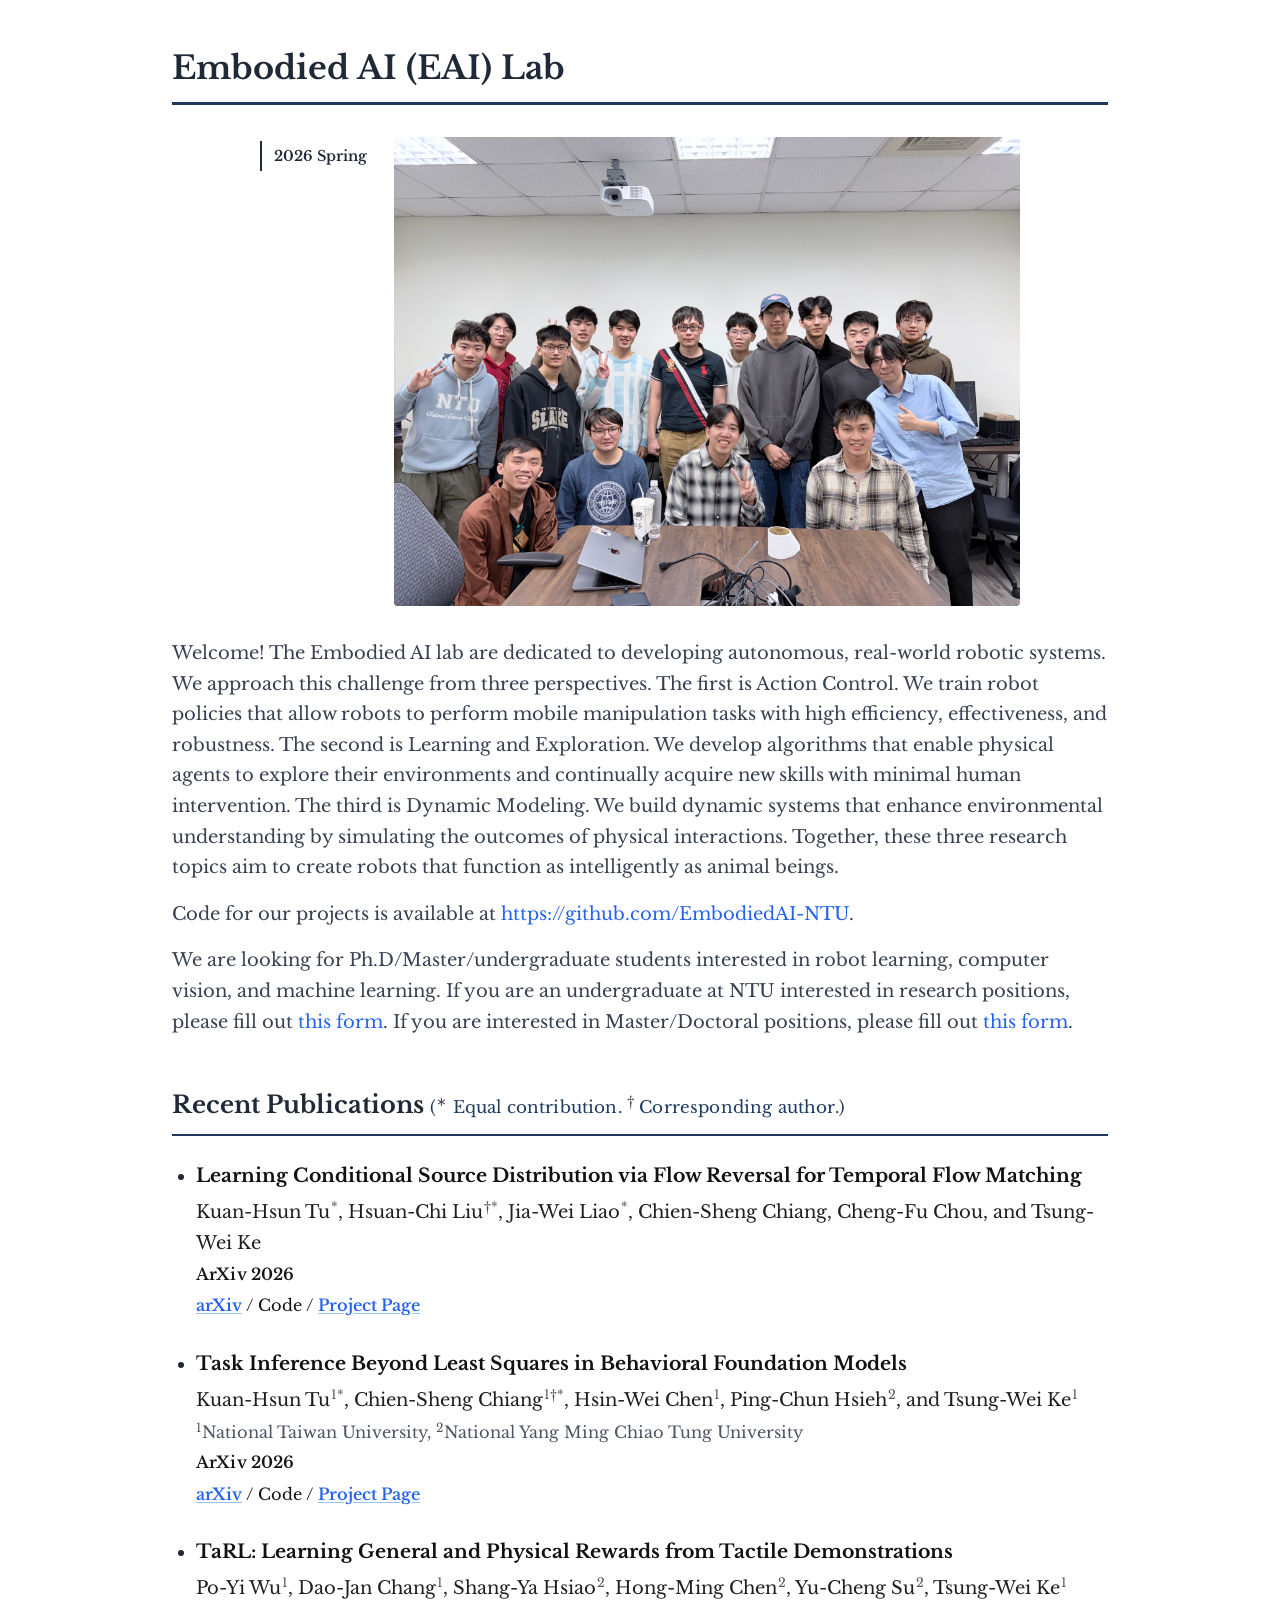
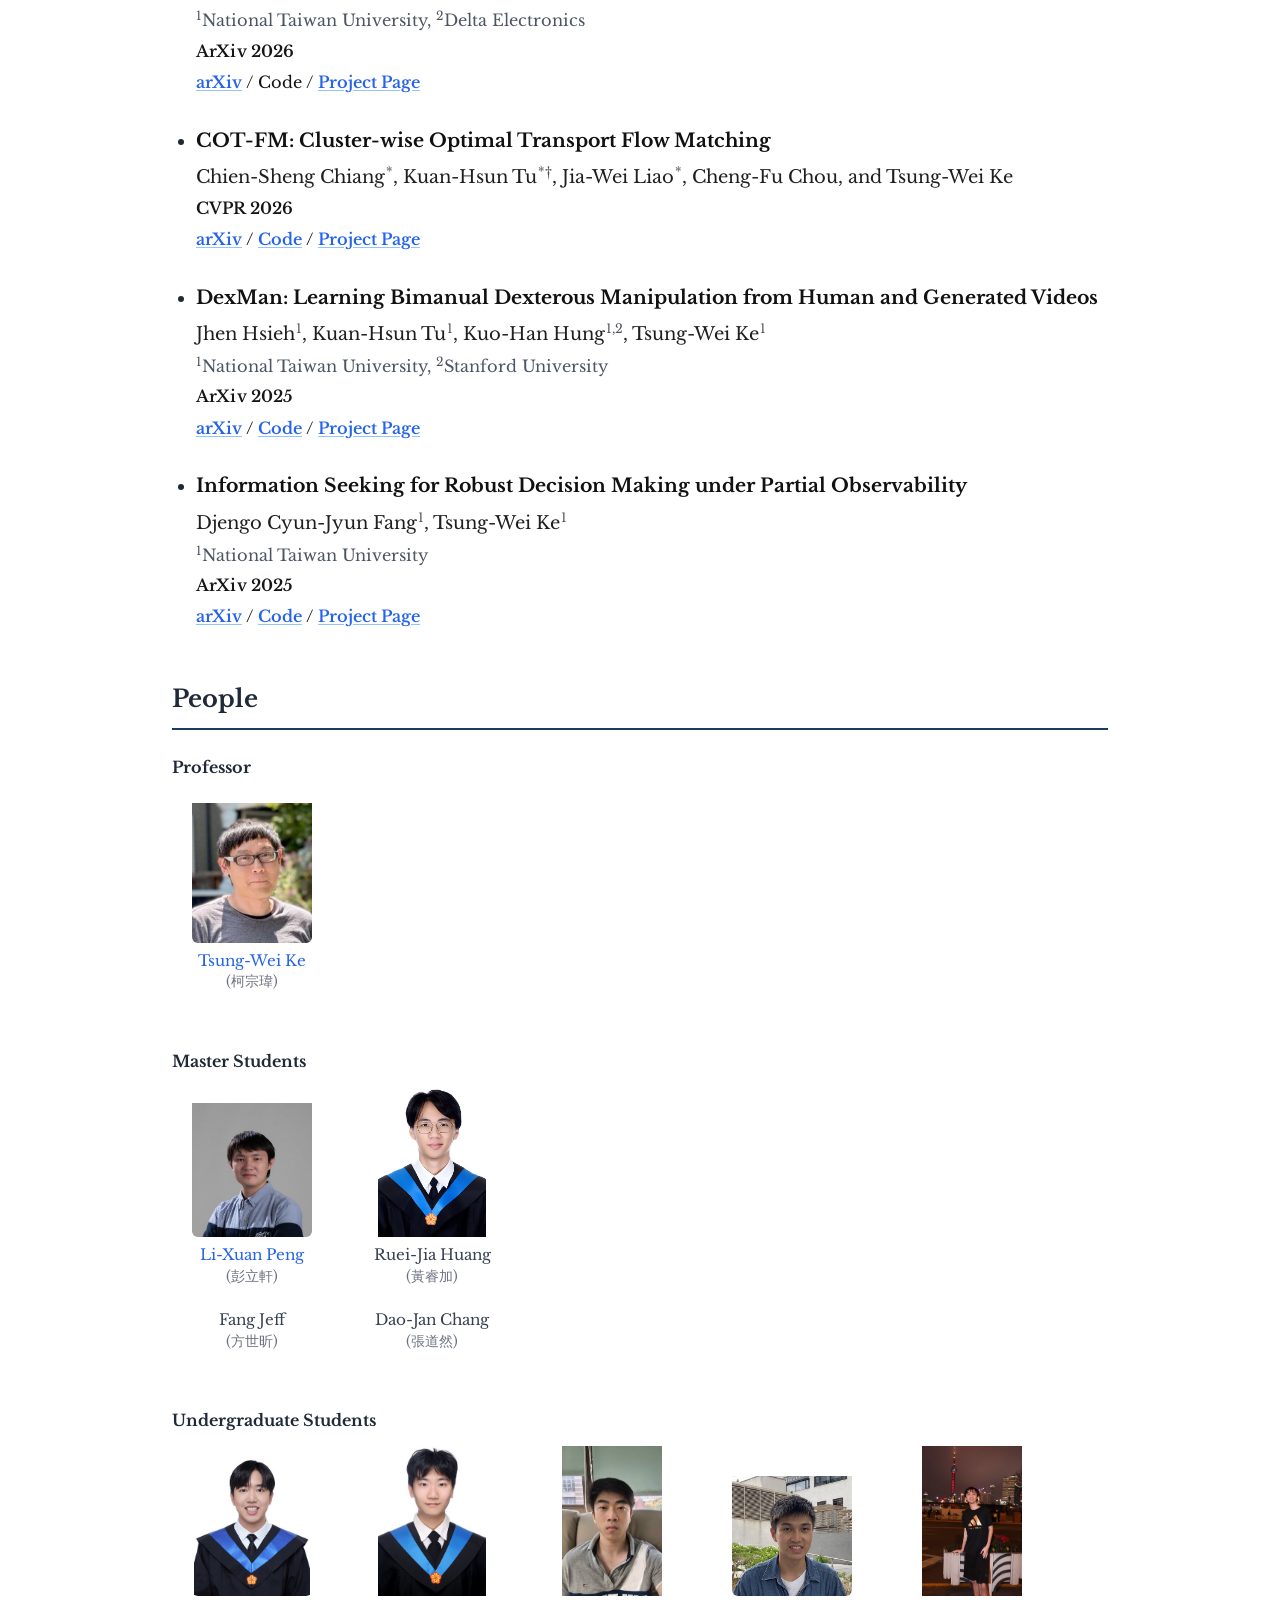
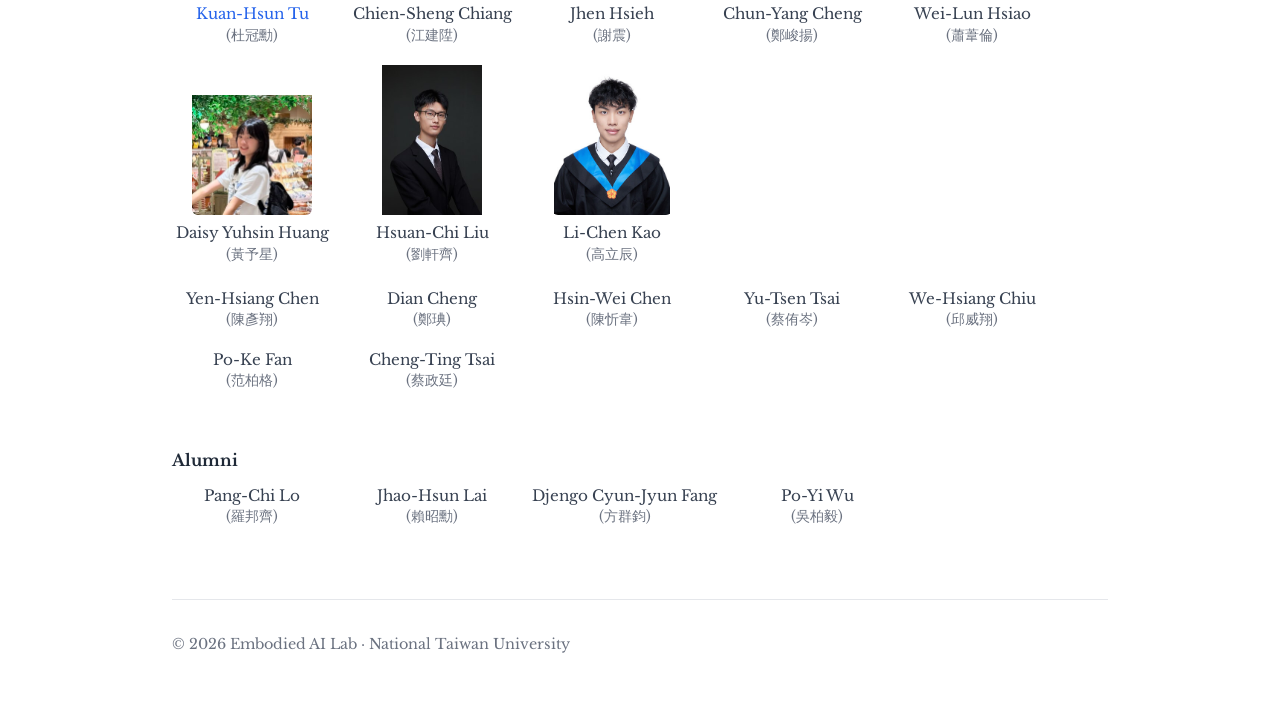
==== commit b59523a2: "Add arXiv links for BLS and CNP-Flow, set venue to ArXiv 2026 Co-Authored-By: Claude Fable 5.1 <nore" ====
--- a/index.html
+++ b/index.html
@@ -419,8 +419,8 @@
           <div class="pub-authors">
             <strong>Kuan-Hsun Tu</strong><sup>*</sup>, Hsuan-Chi Liu<sup>&dagger;*</sup>, Jia-Wei Liao<sup>*</sup>, Chien-Sheng Chiang, Cheng-Fu Chou, and Tsung-Wei Ke
           </div>
-          <div class="pub-venue">In submission</div>
-          <div class="pub-links">arXiv / Code / <a href="https://embodiedai-ntu.github.io/cnpflow/index.html">Project Page</a></div>
+          <div class="pub-venue">ArXiv 2026</div>
+          <div class="pub-links"><a href="https://arxiv.org/abs/2610.05349">arXiv</a> / Code / <a href="https://embodiedai-ntu.github.io/cnpflow/index.html">Project Page</a></div>
         </li>
         <li>
           <span class="pub-title">Task Inference Beyond Least Squares in Behavioral Foundation Models</span>
@@ -430,8 +430,8 @@
           <div class="pub-affiliations">
             <sup>1</sup>National Taiwan University, <sup>2</sup>National Yang Ming Chiao Tung University
           </div>
-          <div class="pub-venue">In submission</div>
-          <div class="pub-links">arXiv / Code / <a href="https://embodiedai-ntu.github.io/BLS/index.html">Project Page</a></div>
+          <div class="pub-venue">ArXiv 2026</div>
+          <div class="pub-links"><a href="https://arxiv.org/abs/2610.05350">arXiv</a> / Code / <a href="https://embodiedai-ntu.github.io/BLS/index.html">Project Page</a></div>
         </li>
         <li>
           <span class="pub-title">TaRL: Learning General and Physical Rewards from Tactile Demonstrations</span>
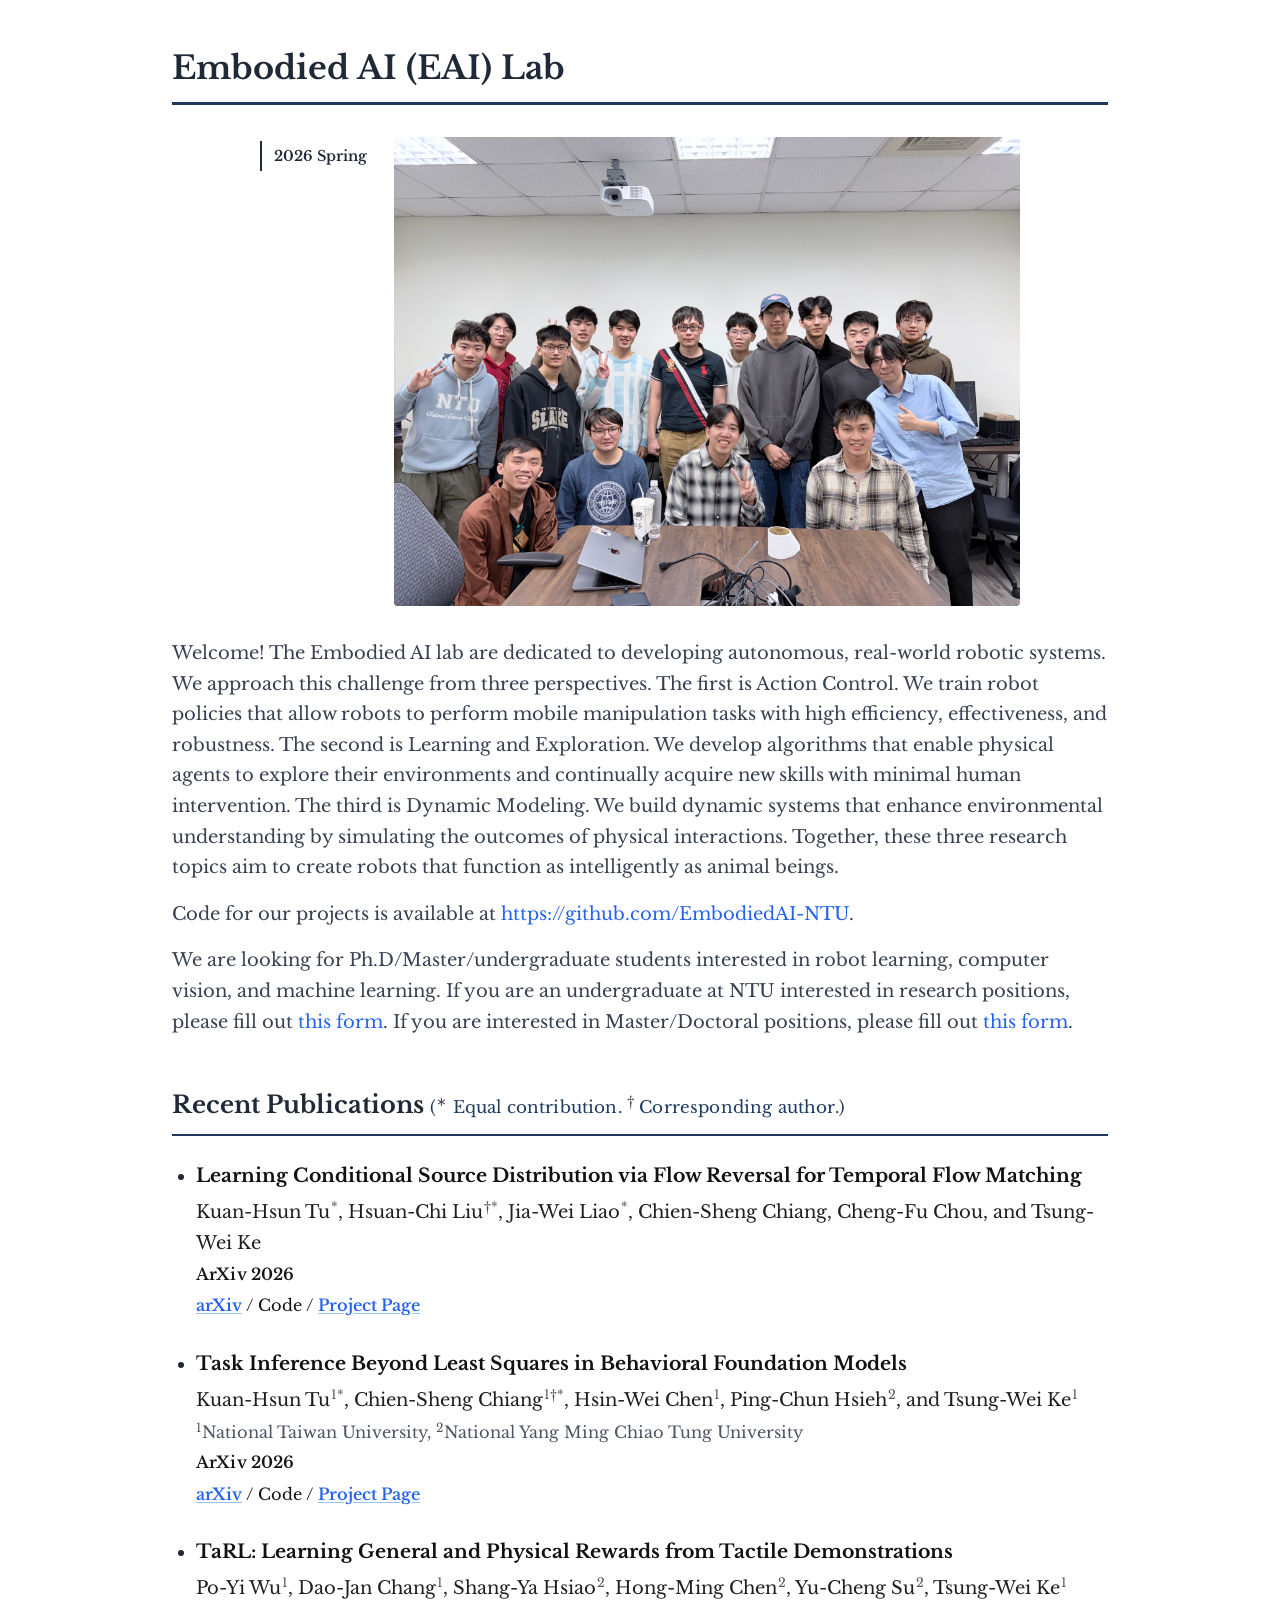
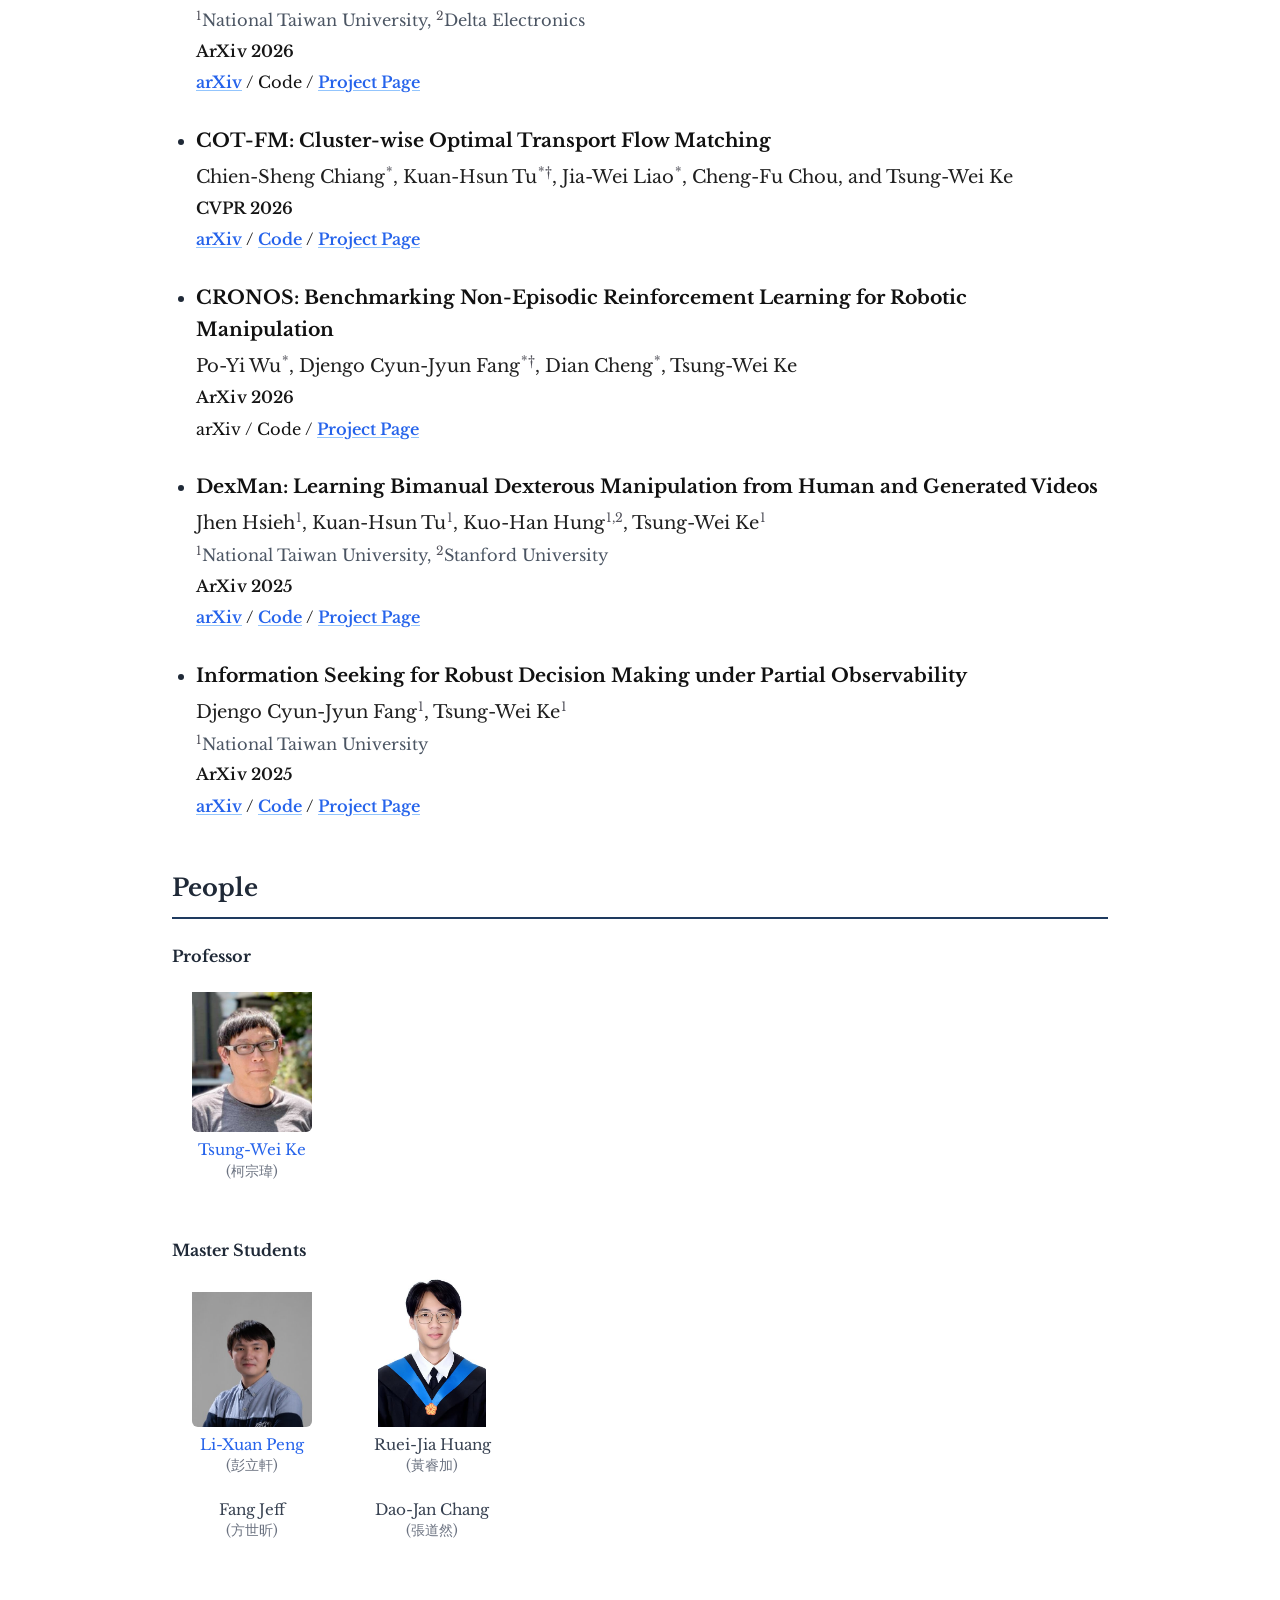
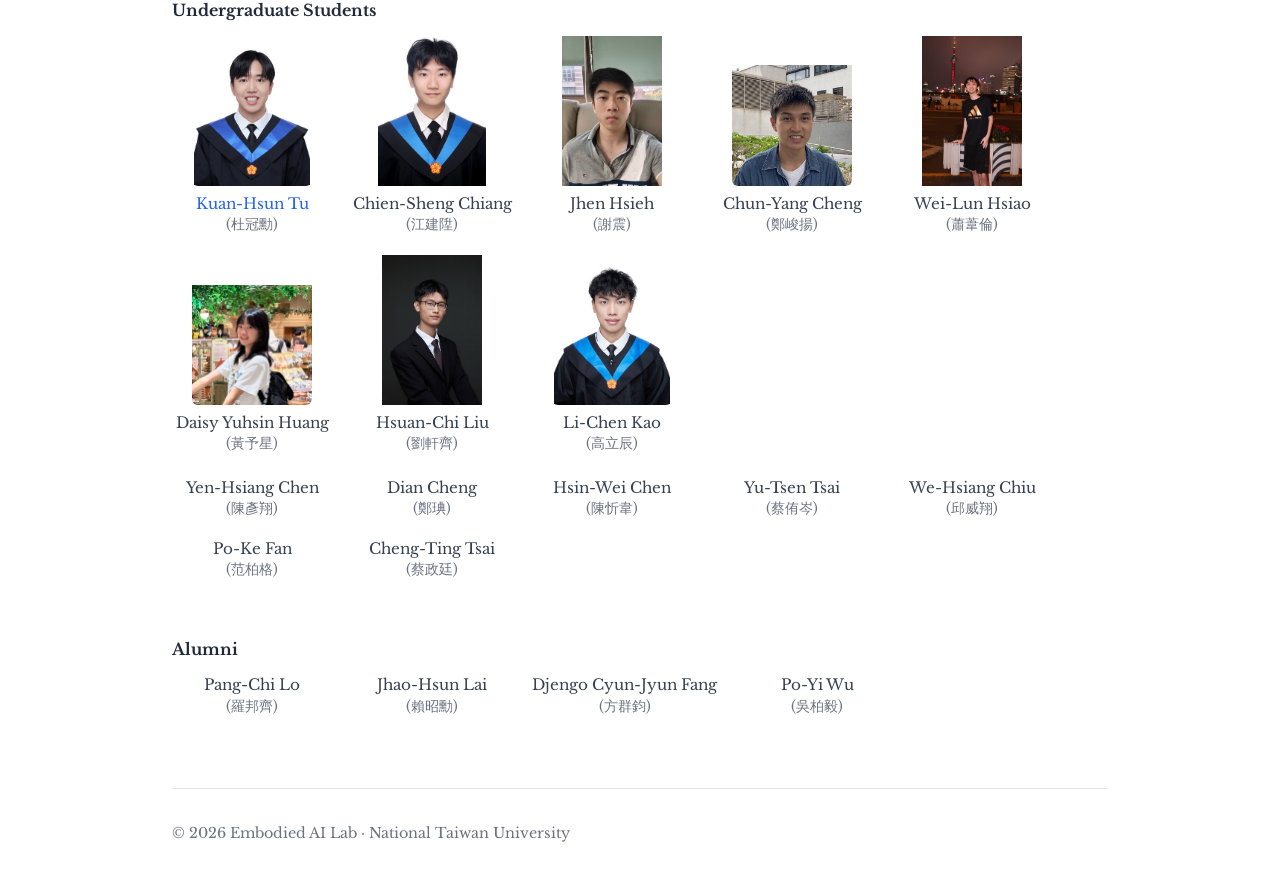
==== commit cbf7b2da: "Add CRONOS project page and publication entry Co-Authored-By: Claude Opus 5.5 <noreply@anthropic.com" ====
--- a/index.html
+++ b/index.html
@@ -456,14 +456,15 @@
             <a href="https://arxiv.org/abs/2603.13395v1">arXiv</a> / <a href="https://github.com/EmbodiedAI-NTU/COT-FM">Code</a> / <a href="https://embodiedai-ntu.github.io/cotfm/index.html">Project Page</a>
           </div>
         </li>
-        <!-- <li>
-          <span class="pub-title">CRONOS: Benchmarking Multi-Task Robotic Manipulation for Reset-Free Reinforcement Learning At Scale</span>
-          <div class="pub-authors">
-            Po Yi Wu<sup>*</sup>, Djengo Cyun-Jyun Fang<sup>*</sup>, Dian Cheng<sup>*</sup>, Tsung-Wei Ke
-          </div>
-          <div class="pub-venue">In submission</div>
+        <li>
+          <span class="pub-title">CRONOS: Benchmarking Non-Episodic Reinforcement Learning for Robotic Manipulation</span>
+          <div class="pub-authors">
+            Po-Yi Wu<sup>*</sup>, Djengo Cyun-Jyun Fang<sup>*&dagger;</sup>, Dian Cheng<sup>*</sup>, Tsung-Wei Ke
+          </div>
+          <div class="pub-venue">ArXiv 2026</div>
+          <!-- TODO: link arXiv and Code once available -->
           <div class="pub-links">arXiv / Code / <a href="https://embodiedai-ntu.github.io/cronos/index.html">Project Page</a></div>
-        </li> -->
+        </li>
         <li>
           <span class="pub-title">DexMan: Learning Bimanual Dexterous Manipulation from Human and Generated Videos</span>
           <div class="pub-authors">
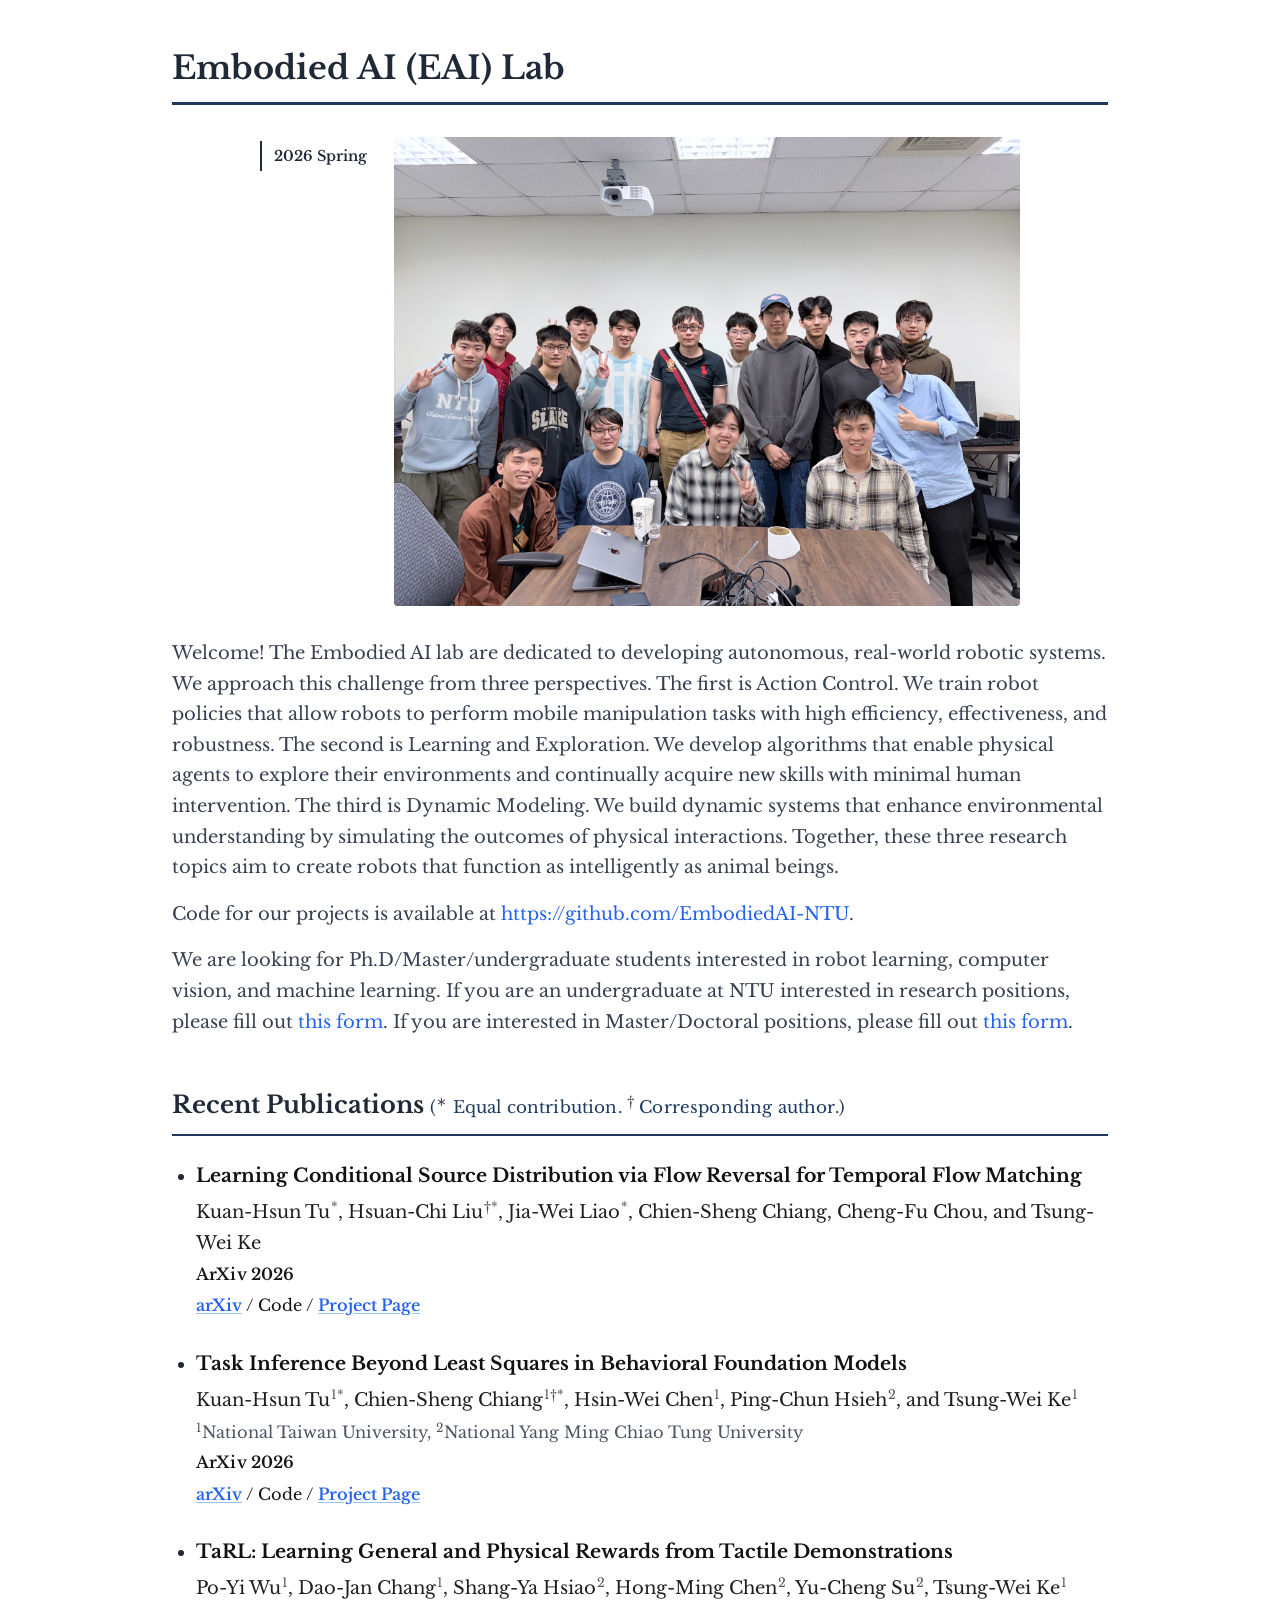
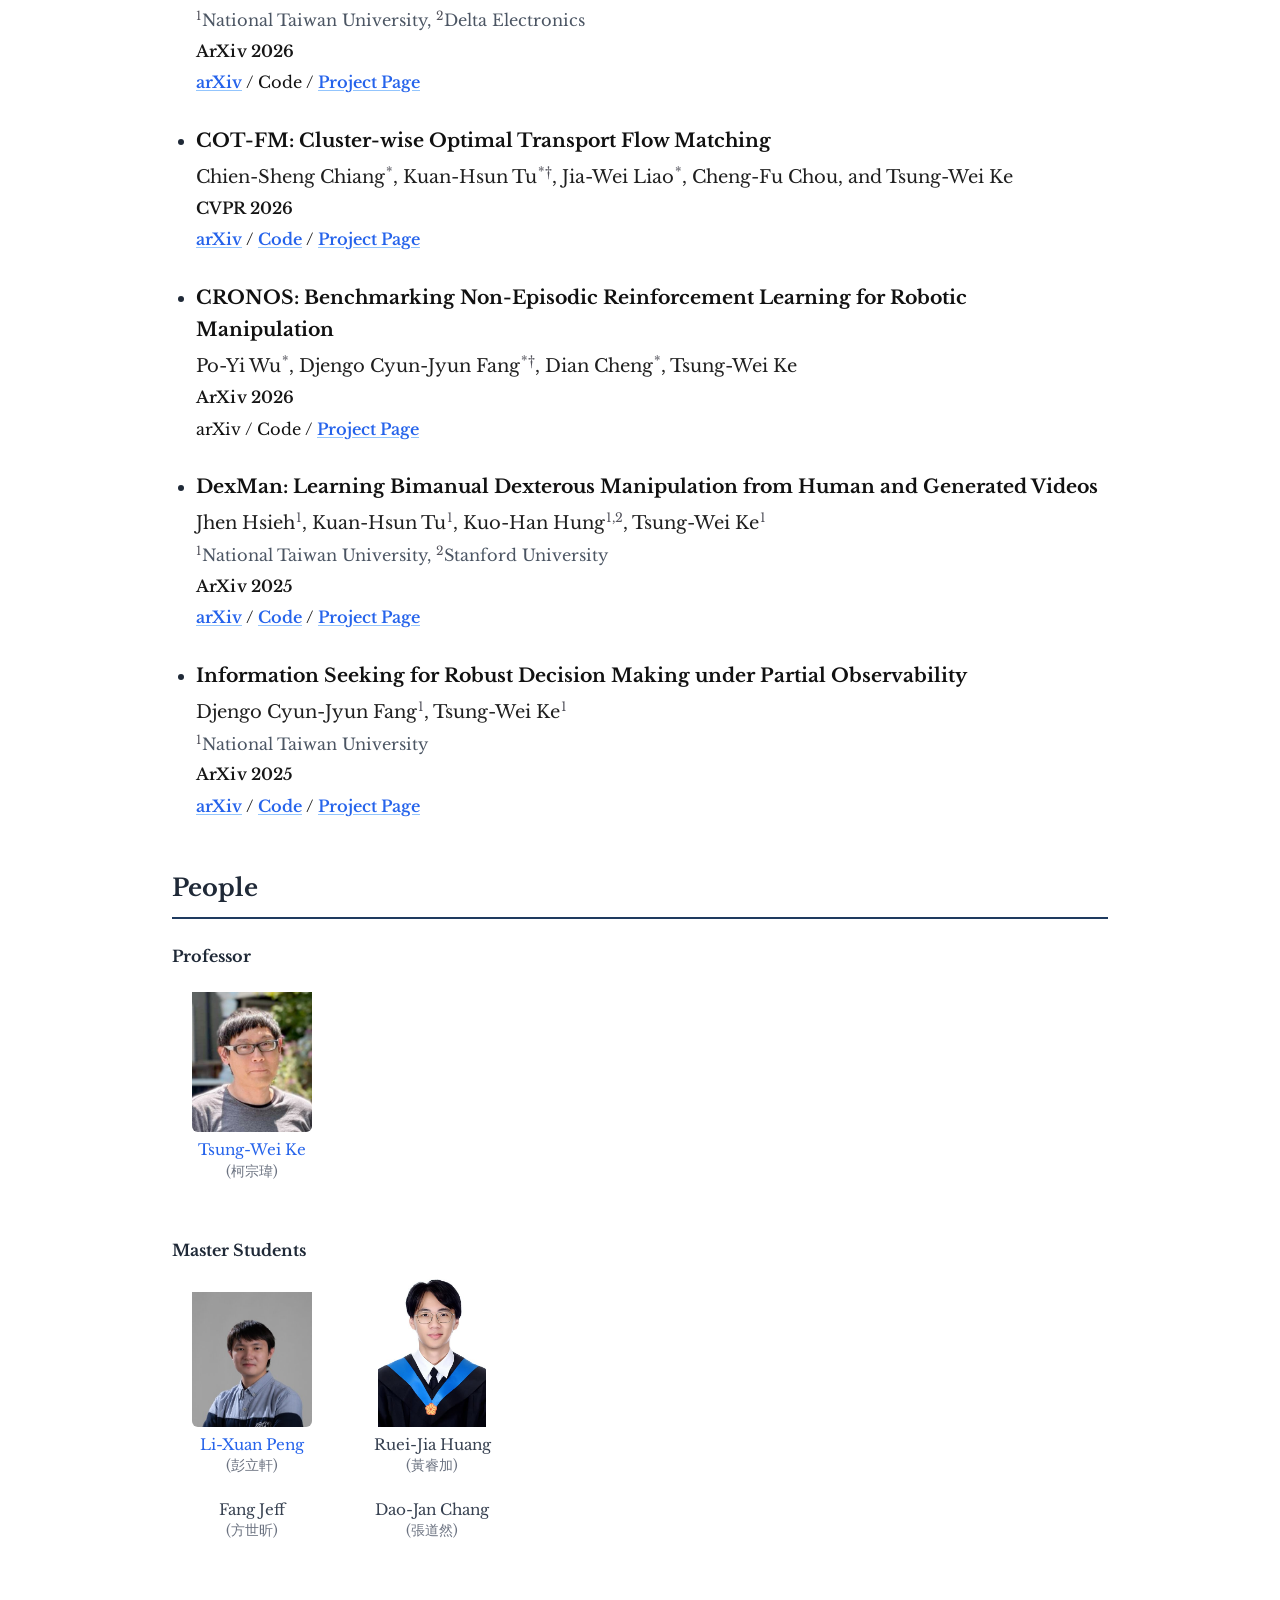
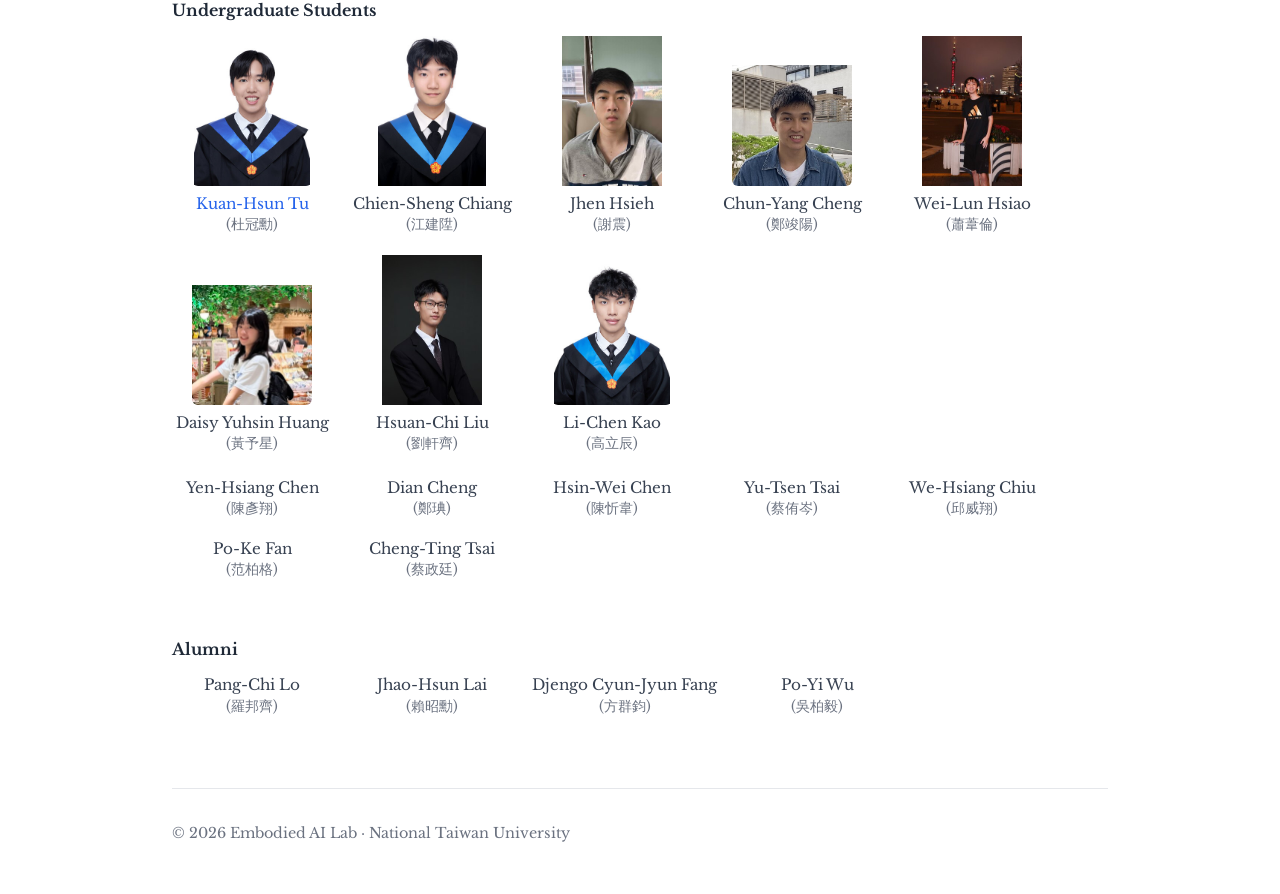
==== commit 23e4a724: "Fix Chinese name for Chun-Yang Cheng Updated the Chinese name for Chun-Yang Cheng in the people card" ====
--- a/index.html
+++ b/index.html
@@ -521,7 +521,7 @@
             <li><a href="https://syun413.github.io/"><img src="assets/people/kuan_hsun_tu.jpg" alt="Kuan-Hsun Tu">Kuan-Hsun Tu<br><span class="name-zh">(杜冠勳)</span></a></li>
             <li><img src="assets/people/chien_sheng_chiang.jpg" alt="Chien-Sheng Chiang">Chien-Sheng Chiang<br><span class="name-zh">(江建陞)</span></li>
             <li><img src="assets/people/jhen_hsieh.jpg" alt="Jhen Hsieh">Jhen Hsieh<br><span class="name-zh">(謝震)</span></li>
-            <li><img src="assets/people/chun_yang_cheng.jpg" alt="Chun-Yang Cheng">Chun-Yang Cheng<br><span class="name-zh">(鄭峻揚)</span></li>
+            <li><img src="assets/people/chun_yang_cheng.jpg" alt="Chun-Yang Cheng">Chun-Yang Cheng<br><span class="name-zh">(鄭竣陽)</span></li>
             <li><img src="assets/people/wei_lun_hsiao.jpg" alt="Wei-Lun Hsiao">Wei-Lun Hsiao<br><span class="name-zh">(蕭葦倫)</span></li>
             <li><img src="assets/people/daisy_yuhsin_huang.jpg" alt="Daisy Yuhsin Huang">Daisy Yuhsin Huang<br><span class="name-zh">(黃予星)</span></li>
             <li><img src="assets/people/hsuan_chi_liu.jpg" alt="Hsuan-Chi Liu">Hsuan-Chi Liu<br><span class="name-zh">(劉軒齊)</span></li>
